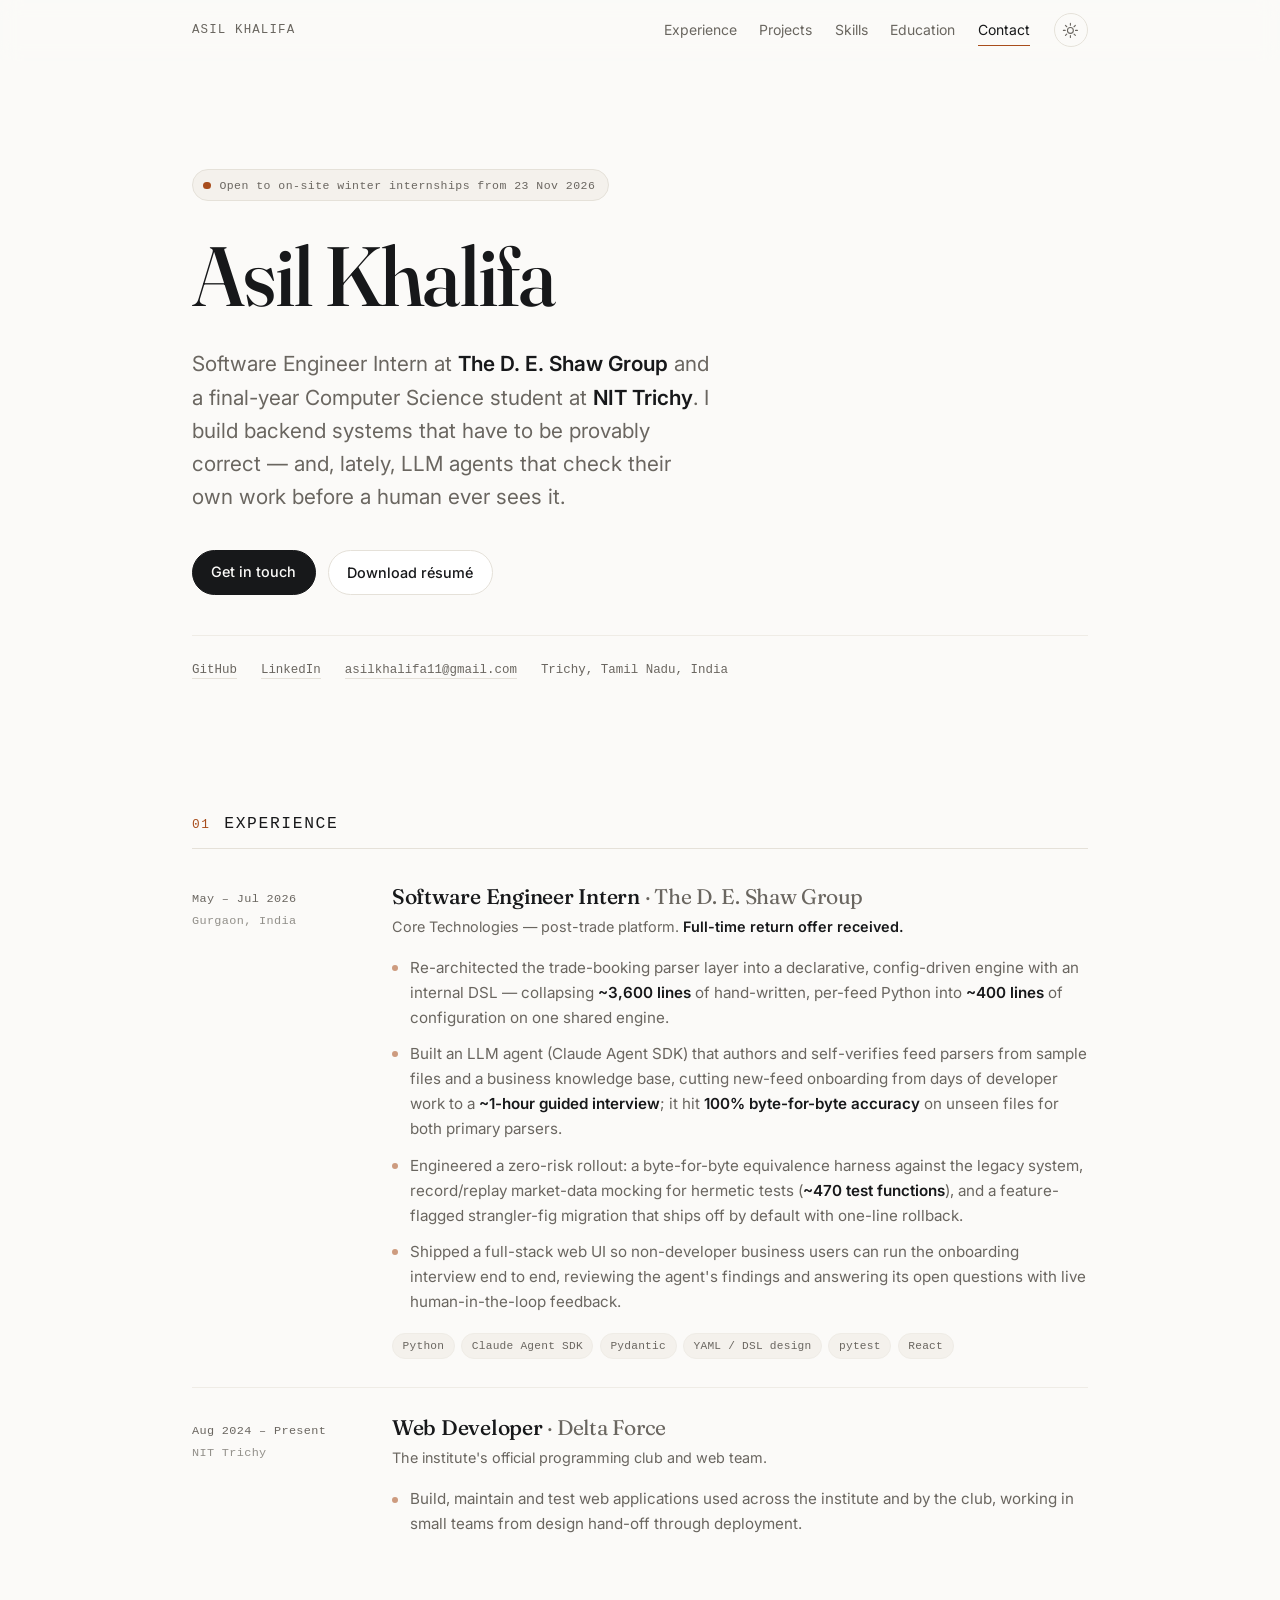
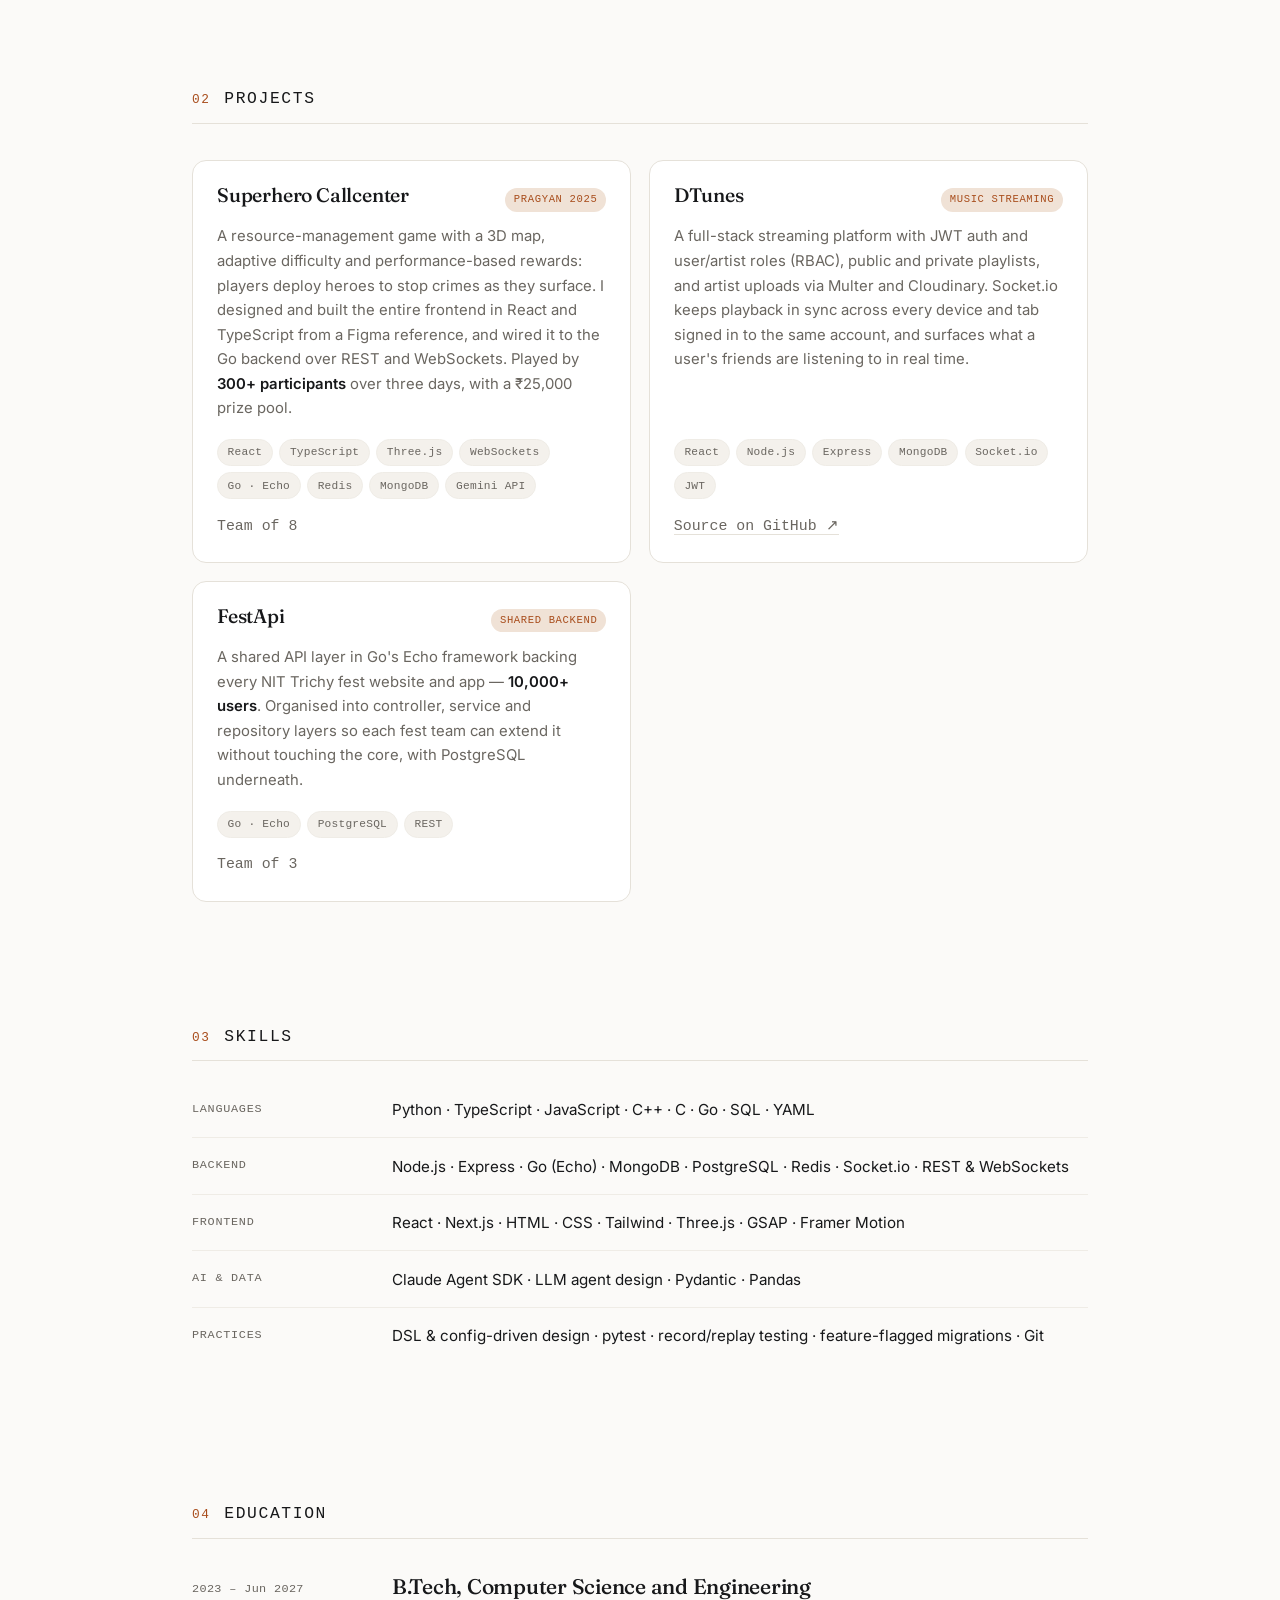
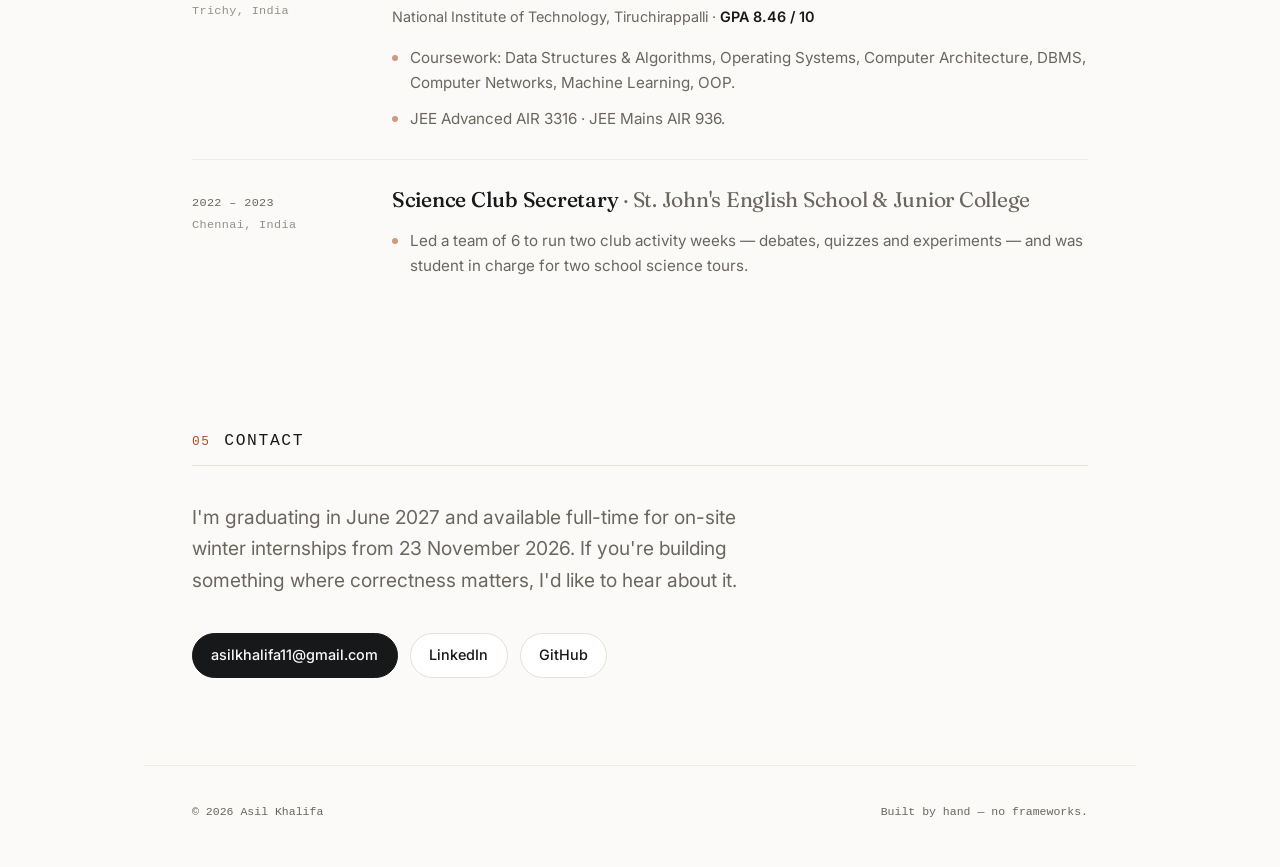
==== index.html @ 78be2b08 "Build portfolio site from résumé Replaces the placeholder page with a single-page portfolio: hero, e" ====
<!DOCTYPE html>
<html lang="en">
<head>
<meta charset="UTF-8">
<meta name="viewport" content="width=device-width, initial-scale=1.0">
<title>Asil Khalifa — Software Engineer</title>
<meta name="description" content="Asil Khalifa — Computer Science student at NIT Trichy and software engineer intern at The D. E. Shaw Group. Backend systems, LLM agents and full-stack web.">
<meta name="author" content="Asil Khalifa">
<meta name="theme-color" content="#fbfaf8" media="(prefers-color-scheme: light)">
<meta name="theme-color" content="#111110" media="(prefers-color-scheme: dark)">

<meta property="og:type" content="website">
<meta property="og:title" content="Asil Khalifa — Software Engineer">
<meta property="og:description" content="CSE @ NIT Trichy '27. Software Engineer Intern at The D. E. Shaw Group. Backend systems, LLM agents and full-stack web.">
<meta property="og:url" content="https://asilkhalifa.com/">
<meta name="twitter:card" content="summary">

<link rel="canonical" href="https://asilkhalifa.com/">
<link rel="icon" href="favicon.svg" type="image/svg+xml">

<link rel="preconnect" href="https://fonts.googleapis.com">
<link rel="preconnect" href="https://fonts.gstatic.com" crossorigin>
<link href="https://fonts.googleapis.com/css2?family=Fraunces:opsz,wght@9..144,400;9..144,500;9..144,600&family=Inter:wght@400;500;600&display=swap" rel="stylesheet">
<link rel="stylesheet" href="styles.css">

<script>
  // Set the theme before first paint so there is no flash.
  (function () {
    try {
      var t = localStorage.getItem('theme');
      if (t) document.documentElement.setAttribute('data-theme', t);
    } catch (e) {}
  })();
</script>
</head>
<body>

<a class="skip" href="#main">Skip to content</a>

<header class="site-header">
  <div class="wrap header-inner">
    <a class="mark" href="#top"><span>Asil Khalifa</span></a>
    <nav class="nav" aria-label="Sections">
      <a href="#experience">Experience</a>
      <a href="#projects">Projects</a>
      <a href="#skills">Skills</a>
      <a href="#education">Education</a>
      <a href="#contact">Contact</a>
    </nav>
    <button id="theme-toggle" class="icon-btn" type="button" aria-label="Switch theme">
      <svg class="sun" viewBox="0 0 24 24" aria-hidden="true"><circle cx="12" cy="12" r="4.2"/><path d="M12 2v2.6M12 19.4V22M2 12h2.6M19.4 12H22M4.9 4.9l1.9 1.9M17.2 17.2l1.9 1.9M19.1 4.9l-1.9 1.9M6.8 17.2l-1.9 1.9"/></svg>
      <svg class="moon" viewBox="0 0 24 24" aria-hidden="true"><path d="M20 14.2A8.2 8.2 0 0 1 9.8 4a8.4 8.4 0 1 0 10.2 10.2z"/></svg>
    </button>
  </div>
</header>

<main id="main">
  <span id="top"></span>

  <!-- Hero -->
  <section class="hero wrap">
    <p class="pill reveal"><span class="dot" aria-hidden="true"></span>Open to on-site winter internships from 23 Nov 2026</p>
    <h1 class="reveal">Asil&nbsp;Khalifa</h1>
    <p class="lede reveal">
      Software Engineer Intern at <strong>The D.&nbsp;E.&nbsp;Shaw Group</strong> and a final-year
      Computer Science student at <strong>NIT&nbsp;Trichy</strong>. I build backend systems that have
      to be provably correct — and, lately, LLM agents that check their own work before a human ever
      sees it.
    </p>
    <div class="actions reveal">
      <a class="btn btn-primary" href="mailto:asilkhalifa11@gmail.com">Get in touch</a>
      <button class="btn" type="button" id="print-btn">Download résumé</button>
    </div>
    <ul class="links reveal">
      <li><a href="https://github.com/asil-khalifa" rel="me noopener" target="_blank">GitHub</a></li>
      <li><a href="https://linkedin.com/in/asil-khalifa" rel="me noopener" target="_blank">LinkedIn</a></li>
      <li><a href="mailto:asilkhalifa11@gmail.com">asilkhalifa11@gmail.com</a></li>
      <li><span class="muted">Trichy, Tamil Nadu, India</span></li>
    </ul>
  </section>

  <!-- Experience -->
  <section id="experience" class="wrap section">
    <h2 class="section-title"><span class="num">01</span> Experience</h2>

    <article class="entry reveal">
      <div class="entry-meta">
        <span class="date">May – Jul 2026</span>
        <span class="place">Gurgaon, India</span>
      </div>
      <div class="entry-body">
        <h3>Software Engineer Intern <span class="org">· The D. E. Shaw Group</span></h3>
        <p class="role-note">Core Technologies — post-trade platform. <strong>Full-time return offer received.</strong></p>
        <ul class="bullets">
          <li>Re-architected the trade-booking parser layer into a declarative, config-driven engine with an internal DSL — collapsing <strong>~3,600 lines</strong> of hand-written, per-feed Python into <strong>~400 lines</strong> of configuration on one shared engine.</li>
          <li>Built an LLM agent (Claude Agent SDK) that authors and self-verifies feed parsers from sample files and a business knowledge base, cutting new-feed onboarding from days of developer work to a <strong>~1-hour guided interview</strong>; it hit <strong>100% byte-for-byte accuracy</strong> on unseen files for both primary parsers.</li>
          <li>Engineered a zero-risk rollout: a byte-for-byte equivalence harness against the legacy system, record/replay market-data mocking for hermetic tests (<strong>~470 test functions</strong>), and a feature-flagged strangler-fig migration that ships off by default with one-line rollback.</li>
          <li>Shipped a full-stack web UI so non-developer business users can run the onboarding interview end to end, reviewing the agent's findings and answering its open questions with live human-in-the-loop feedback.</li>
        </ul>
        <ul class="chips">
          <li>Python</li><li>Claude Agent SDK</li><li>Pydantic</li><li>YAML / DSL design</li><li>pytest</li><li>React</li>
        </ul>
      </div>
    </article>

    <article class="entry reveal">
      <div class="entry-meta">
        <span class="date">Aug 2024 – Present</span>
        <span class="place">NIT Trichy</span>
      </div>
      <div class="entry-body">
        <h3>Web Developer <span class="org">· Delta Force</span></h3>
        <p class="role-note">The institute's official programming club and web team.</p>
        <ul class="bullets">
          <li>Build, maintain and test web applications used across the institute and by the club, working in small teams from design hand-off through deployment.</li>
        </ul>
      </div>
    </article>
  </section>

  <!-- Projects -->
  <section id="projects" class="wrap section">
    <h2 class="section-title"><span class="num">02</span> Projects</h2>

    <div class="cards">
      <article class="card reveal">
        <header>
          <h3>Superhero Callcenter</h3>
          <span class="tag">Pragyan 2025</span>
        </header>
        <p>
          A resource-management game with a 3D map, adaptive difficulty and performance-based rewards:
          players deploy heroes to stop crimes as they surface. I designed and built the entire frontend
          in React and TypeScript from a Figma reference, and wired it to the Go backend over REST and
          WebSockets. Played by <strong>300+ participants</strong> over three days, with a ₹25,000 prize pool.
        </p>
        <ul class="chips">
          <li>React</li><li>TypeScript</li><li>Three.js</li><li>WebSockets</li><li>Go · Echo</li><li>Redis</li><li>MongoDB</li><li>Gemini API</li>
        </ul>
        <p class="card-note">Team of 8</p>
      </article>

      <article class="card reveal">
        <header>
          <h3>DTunes</h3>
          <span class="tag">Music streaming</span>
        </header>
        <p>
          A full-stack streaming platform with JWT auth and user/artist roles (RBAC), public and private
          playlists, and artist uploads via Multer and Cloudinary. Socket.io keeps playback in sync across
          every device and tab signed in to the same account, and surfaces what a user's friends are
          listening to in real time.
        </p>
        <ul class="chips">
          <li>React</li><li>Node.js</li><li>Express</li><li>MongoDB</li><li>Socket.io</li><li>JWT</li>
        </ul>
        <p class="card-note"><a href="https://github.com/asil-khalifa/delta-task-3/tree/master" rel="noopener" target="_blank">Source on GitHub ↗</a></p>
      </article>

      <article class="card reveal">
        <header>
          <h3>FestApi</h3>
          <span class="tag">Shared backend</span>
        </header>
        <p>
          A shared API layer in Go's Echo framework backing every NIT Trichy fest website and app —
          <strong>10,000+ users</strong>. Organised into controller, service and repository layers so
          each fest team can extend it without touching the core, with PostgreSQL underneath.
        </p>
        <ul class="chips">
          <li>Go · Echo</li><li>PostgreSQL</li><li>REST</li>
        </ul>
        <p class="card-note">Team of 3</p>
      </article>
    </div>
  </section>

  <!-- Skills -->
  <section id="skills" class="wrap section">
    <h2 class="section-title"><span class="num">03</span> Skills</h2>
    <dl class="skills reveal">
      <div>
        <dt>Languages</dt>
        <dd>Python · TypeScript · JavaScript · C++ · C · Go · SQL · YAML</dd>
      </div>
      <div>
        <dt>Backend</dt>
        <dd>Node.js · Express · Go (Echo) · MongoDB · PostgreSQL · Redis · Socket.io · REST &amp; WebSockets</dd>
      </div>
      <div>
        <dt>Frontend</dt>
        <dd>React · Next.js · HTML · CSS · Tailwind · Three.js · GSAP · Framer Motion</dd>
      </div>
      <div>
        <dt>AI &amp; data</dt>
        <dd>Claude Agent SDK · LLM agent design · Pydantic · Pandas</dd>
      </div>
      <div>
        <dt>Practices</dt>
        <dd>DSL &amp; config-driven design · pytest · record/replay testing · feature-flagged migrations · Git</dd>
      </div>
    </dl>
  </section>

  <!-- Education -->
  <section id="education" class="wrap section">
    <h2 class="section-title"><span class="num">04</span> Education</h2>

    <article class="entry reveal">
      <div class="entry-meta">
        <span class="date">2023 – Jun 2027</span>
        <span class="place">Trichy, India</span>
      </div>
      <div class="entry-body">
        <h3>B.Tech, Computer Science and Engineering</h3>
        <p class="role-note">National Institute of Technology, Tiruchirappalli · <strong>GPA 8.46 / 10</strong></p>
        <ul class="bullets">
          <li>Coursework: Data Structures &amp; Algorithms, Operating Systems, Computer Architecture, DBMS, Computer Networks, Machine Learning, OOP.</li>
          <li>JEE Advanced AIR 3316 · JEE Mains AIR 936.</li>
        </ul>
      </div>
    </article>

    <article class="entry reveal">
      <div class="entry-meta">
        <span class="date">2022 – 2023</span>
        <span class="place">Chennai, India</span>
      </div>
      <div class="entry-body">
        <h3>Science Club Secretary <span class="org">· St. John's English School &amp; Junior College</span></h3>
        <ul class="bullets">
          <li>Led a team of 6 to run two club activity weeks — debates, quizzes and experiments — and was student in charge for two school science tours.</li>
        </ul>
      </div>
    </article>
  </section>

  <!-- Contact -->
  <section id="contact" class="wrap section contact">
    <h2 class="section-title"><span class="num">05</span> Contact</h2>
    <p class="contact-lede reveal">
      I'm graduating in June 2027 and available full-time for on-site winter internships from
      23 November 2026. If you're building something where correctness matters, I'd like to hear about it.
    </p>
    <div class="actions reveal">
      <a class="btn btn-primary" href="mailto:asilkhalifa11@gmail.com">asilkhalifa11@gmail.com</a>
      <a class="btn" href="https://linkedin.com/in/asil-khalifa" rel="noopener" target="_blank">LinkedIn</a>
      <a class="btn" href="https://github.com/asil-khalifa" rel="noopener" target="_blank">GitHub</a>
    </div>
  </section>
</main>

<footer class="wrap site-footer">
  <p>© <span id="year">2026</span> Asil Khalifa</p>
  <p class="muted">Built by hand — no frameworks.</p>
</footer>

<script type="application/ld+json">
{
  "@context": "https://schema.org",
  "@type": "Person",
  "name": "Asil Khalifa",
  "url": "https://asilkhalifa.com/",
  "email": "mailto:asilkhalifa11@gmail.com",
  "jobTitle": "Software Engineer Intern",
  "worksFor": { "@type": "Organization", "name": "The D. E. Shaw Group" },
  "alumniOf": { "@type": "CollegeOrUniversity", "name": "National Institute of Technology, Tiruchirappalli" },
  "sameAs": [
    "https://github.com/asil-khalifa",
    "https://linkedin.com/in/asil-khalifa"
  ]
}
</script>

<script src="script.js"></script>
</body>
</html>
---- styles.css ----
/* ---------------------------------------------------------------
   asilkhalifa.com — portfolio
   Warm paper + ink. Light by default, dark on request or by system.
   --------------------------------------------------------------- */

:root {
  --bg:        #fbfaf8;
  --bg-soft:   #f4f1ec;
  --surface:   #ffffff;
  --text:      #17181a;
  --muted:     #6a6660;
  --line:      #e5e1d9;
  --line-soft: #efece6;
  --accent:    #a84d1c;
  --accent-dim:#f0e2d6;
  --shadow:    0 1px 2px rgba(23,24,26,.04), 0 8px 24px -12px rgba(23,24,26,.14);

  --sans: "Inter", ui-sans-serif, system-ui, -apple-system, "Segoe UI", Roboto, sans-serif;
  --serif: "Fraunces", ui-serif, Georgia, "Times New Roman", serif;
  --mono: ui-monospace, SFMono-Regular, "SF Mono", Menlo, Consolas, monospace;

  --wrap: 62rem;
  --pad: clamp(1.25rem, 5vw, 3rem);
  color-scheme: light;
}

@media (prefers-color-scheme: dark) {
  :root:not([data-theme="light"]) {
    --bg:        #111110;
    --bg-soft:   #171715;
    --surface:   #1a1917;
    --text:      #f1ede6;
    --muted:     #a19b91;
    --line:      #2b2a26;
    --line-soft: #232220;
    --accent:    #e3a273;
    --accent-dim:#2e241c;
    --shadow:    0 1px 2px rgba(0,0,0,.3), 0 10px 30px -14px rgba(0,0,0,.7);
    color-scheme: dark;
  }
}

:root[data-theme="dark"] {
  --bg:        #111110;
  --bg-soft:   #171715;
  --surface:   #1a1917;
  --text:      #f1ede6;
  --muted:     #a19b91;
  --line:      #2b2a26;
  --line-soft: #232220;
  --accent:    #e3a273;
  --accent-dim:#2e241c;
  --shadow:    0 1px 2px rgba(0,0,0,.3), 0 10px 30px -14px rgba(0,0,0,.7);
  color-scheme: dark;
}

/* --- base ----------------------------------------------------- */

*, *::before, *::after { box-sizing: border-box; }

html { scroll-behavior: smooth; }
@media (prefers-reduced-motion: reduce) { html { scroll-behavior: auto; } }

body {
  margin: 0;
  background: var(--bg);
  color: var(--text);
  font-family: var(--sans);
  font-size: 16px;
  line-height: 1.65;
  -webkit-font-smoothing: antialiased;
  text-rendering: optimizeLegibility;
}

h1, h2, h3 { font-family: var(--serif); font-weight: 500; line-height: 1.12; margin: 0; }
p { margin: 0; }
ul { margin: 0; padding: 0; list-style: none; }
strong { font-weight: 600; color: var(--text); }

a { color: inherit; text-decoration: none; }
a:focus-visible, button:focus-visible {
  outline: 2px solid var(--accent);
  outline-offset: 3px;
  border-radius: 4px;
}

.wrap { width: 100%; max-width: var(--wrap); margin-inline: auto; padding-inline: var(--pad); }
.muted { color: var(--muted); }

.skip {
  position: absolute; left: -999px; top: 0;
  background: var(--surface); color: var(--text);
  padding: .6rem 1rem; border: 1px solid var(--line); z-index: 100;
}
.skip:focus { left: .75rem; top: .75rem; }

/* --- header --------------------------------------------------- */

.site-header {
  position: sticky; top: 0; z-index: 50;
  background: color-mix(in srgb, var(--bg) 82%, transparent);
  backdrop-filter: saturate(1.4) blur(10px);
  border-bottom: 1px solid transparent;
  transition: border-color .25s ease;
}
.site-header.scrolled { border-bottom-color: var(--line); }

.header-inner {
  display: flex; align-items: center; gap: 1.5rem;
  min-height: 3.75rem;
}

.mark {
  font-family: var(--mono);
  font-size: .78rem;
  letter-spacing: .09em;
  text-transform: uppercase;
  color: var(--muted);
  transition: color .2s ease;
}
.mark:hover { color: var(--text); }

.nav {
  margin-left: auto;
  display: flex; gap: 1.4rem;
  font-size: .875rem;
}
.nav a {
  color: var(--muted);
  padding-block: .25rem;
  border-bottom: 1px solid transparent;
  transition: color .2s ease, border-color .2s ease;
}
.nav a:hover { color: var(--text); }
.nav a.active { color: var(--text); border-bottom-color: var(--accent); }

.icon-btn {
  margin-left: auto;
  display: grid; place-items: center;
  width: 2.15rem; height: 2.15rem;
  padding: 0;
  background: transparent;
  border: 1px solid var(--line);
  border-radius: 999px;
  color: var(--muted);
  cursor: pointer;
  transition: color .2s ease, border-color .2s ease, background .2s ease;
}
.nav + .icon-btn { margin-left: 0; }
.icon-btn:hover { color: var(--text); border-color: var(--muted); background: var(--bg-soft); }
.icon-btn svg { width: 1.05rem; height: 1.05rem; fill: none; stroke: currentColor; stroke-width: 1.6; stroke-linecap: round; stroke-linejoin: round; }
.icon-btn .moon { display: none; }
:root[data-theme="dark"] .icon-btn .sun { display: none; }
:root[data-theme="dark"] .icon-btn .moon { display: block; }
@media (prefers-color-scheme: dark) {
  :root:not([data-theme="light"]) .icon-btn .sun { display: none; }
  :root:not([data-theme="light"]) .icon-btn .moon { display: block; }
}

@media (max-width: 44rem) {
  .nav { display: none; }
  .nav + .icon-btn { margin-left: auto; }
}

/* --- hero ----------------------------------------------------- */

.hero {
  padding-block: clamp(3.5rem, 12vh, 7rem) clamp(3rem, 8vh, 5rem);
}

.pill {
  display: inline-flex; align-items: center; gap: .55rem;
  font-family: var(--mono);
  font-size: .72rem; letter-spacing: .04em;
  color: var(--muted);
  background: var(--bg-soft);
  border: 1px solid var(--line);
  border-radius: 999px;
  padding: .35rem .8rem .35rem .65rem;
  margin-bottom: 1.75rem;
}
.pill .dot {
  width: .45rem; height: .45rem; border-radius: 999px;
  background: var(--accent);
  box-shadow: 0 0 0 0 color-mix(in srgb, var(--accent) 55%, transparent);
  animation: pulse 2.6s ease-out infinite;
}
@keyframes pulse {
  70%  { box-shadow: 0 0 0 .4rem transparent; }
  100% { box-shadow: 0 0 0 0 transparent; }
}
@media (prefers-reduced-motion: reduce) { .pill .dot { animation: none; } }

.hero h1 {
  font-size: clamp(2.9rem, 9vw, 5.25rem);
  letter-spacing: -.025em;
  margin-bottom: 1.5rem;
}

.lede {
  font-size: clamp(1.075rem, 2.1vw, 1.3rem);
  line-height: 1.6;
  color: var(--muted);
  max-width: 40ch;
}

.actions {
  display: flex; flex-wrap: wrap; gap: .75rem;
  margin-top: 2.25rem;
}

.btn {
  font-family: var(--sans);
  font-size: .9rem; font-weight: 500;
  padding: .6rem 1.15rem;
  border: 1px solid var(--line);
  border-radius: 999px;
  background: var(--surface);
  color: var(--text);
  cursor: pointer;
  transition: transform .18s ease, border-color .2s ease, background .2s ease, color .2s ease;
}
.btn:hover { border-color: var(--muted); transform: translateY(-1px); }
.btn-primary {
  background: var(--text);
  color: var(--bg);
  border-color: var(--text);
}
.btn-primary:hover { background: var(--accent); border-color: var(--accent); color: #fff; }
:root[data-theme="dark"] .btn-primary:hover { color: #17120d; }

.links {
  display: flex; flex-wrap: wrap; gap: .4rem 1.5rem;
  margin-top: 2.5rem;
  padding-top: 1.5rem;
  border-top: 1px solid var(--line-soft);
  font-family: var(--mono);
  font-size: .78rem;
  color: var(--muted);
}
.links a { border-bottom: 1px solid var(--line); padding-bottom: 1px; transition: color .2s, border-color .2s; }
.links a:hover { color: var(--accent); border-color: var(--accent); }

/* --- sections ------------------------------------------------- */

.section { padding-block: clamp(2.75rem, 7vh, 4.5rem); }

.section-title {
  display: flex; align-items: baseline; gap: .85rem;
  font-size: 1.02rem;
  font-family: var(--mono);
  font-weight: 500;
  letter-spacing: .1em;
  text-transform: uppercase;
  color: var(--text);
  padding-bottom: .9rem;
  margin-bottom: 2.25rem;
  border-bottom: 1px solid var(--line);
}
.section-title .num { color: var(--accent); font-size: .8rem; }

/* entries (experience / education) */

.entry {
  display: grid;
  grid-template-columns: 11rem 1fr;
  gap: 1.5rem;
  padding-block: 1.75rem;
  border-top: 1px solid var(--line-soft);
}
.entry:first-of-type { border-top: 0; padding-top: 0; }

.entry-meta {
  display: flex; flex-direction: column; gap: .15rem;
  font-family: var(--mono);
  font-size: .74rem;
  letter-spacing: .03em;
  color: var(--muted);
  padding-top: .35rem;
}
.entry-meta .place { color: color-mix(in srgb, var(--muted) 72%, transparent); }

.entry-body h3 { font-size: 1.32rem; letter-spacing: -.012em; }
.entry-body h3 .org { color: var(--muted); font-weight: 400; }

.role-note {
  color: var(--muted);
  font-size: .9rem;
  margin-top: .4rem;
}

.bullets { margin-top: 1rem; display: grid; gap: .7rem; }
.bullets li {
  position: relative;
  padding-left: 1.15rem;
  color: var(--muted);
  font-size: .95rem;
}
.bullets li::before {
  content: "";
  position: absolute; left: 0; top: .68em;
  width: .38rem; height: .38rem;
  border-radius: 999px;
  background: var(--accent);
  opacity: .55;
}

.chips {
  display: flex; flex-wrap: wrap; gap: .4rem;
  margin-top: 1.15rem;
}
.chips li {
  font-family: var(--mono);
  font-size: .7rem;
  letter-spacing: .02em;
  color: var(--muted);
  background: var(--bg-soft);
  border: 1px solid var(--line-soft);
  border-radius: 999px;
  padding: .2rem .6rem;
}

@media (max-width: 44rem) {
  .entry { grid-template-columns: 1fr; gap: .6rem; }
  .entry-meta { flex-direction: row; gap: .75rem; padding-top: 0; }
}

/* --- project cards -------------------------------------------- */

.cards {
  display: grid;
  grid-template-columns: repeat(auto-fit, minmax(19rem, 1fr));
  gap: 1.1rem;
}

.card {
  display: flex; flex-direction: column;
  background: var(--surface);
  border: 1px solid var(--line);
  border-radius: 14px;
  padding: 1.5rem;
  transition: transform .22s ease, box-shadow .22s ease, border-color .22s ease;
}
.card:hover {
  transform: translateY(-3px);
  box-shadow: var(--shadow);
  border-color: color-mix(in srgb, var(--accent) 40%, var(--line));
}
.card header {
  display: flex; align-items: baseline; justify-content: space-between; gap: 1rem;
  margin-bottom: .8rem;
}
.card h3 { font-size: 1.22rem; letter-spacing: -.01em; }
.card .tag {
  font-family: var(--mono);
  font-size: .66rem;
  letter-spacing: .06em;
  text-transform: uppercase;
  color: var(--accent);
  background: var(--accent-dim);
  border-radius: 999px;
  padding: .2rem .55rem;
  white-space: nowrap;
}
.card p { color: var(--muted); font-size: .93rem; }
.card .chips { margin-top: auto; padding-top: 1.15rem; }
.card-note {
  font-family: var(--mono);
  font-size: .72rem;
  color: var(--muted);
  margin-top: .9rem;
}
.card-note a { border-bottom: 1px solid var(--line); transition: color .2s, border-color .2s; }
.card-note a:hover { color: var(--accent); border-color: var(--accent); }

/* --- skills --------------------------------------------------- */

.skills { display: grid; gap: 0; }
.skills > div {
  display: grid;
  grid-template-columns: 11rem 1fr;
  gap: 1.5rem;
  padding-block: .95rem;
  border-top: 1px solid var(--line-soft);
}
.skills > div:first-child { border-top: 0; padding-top: 0; }
.skills dt {
  font-family: var(--mono);
  font-size: .74rem;
  letter-spacing: .06em;
  text-transform: uppercase;
  color: var(--muted);
  padding-top: .18rem;
}
.skills dd { margin: 0; font-size: .95rem; }

@media (max-width: 44rem) {
  .skills > div { grid-template-columns: 1fr; gap: .3rem; }
}

/* --- contact + footer ----------------------------------------- */

.contact-lede {
  font-size: clamp(1.05rem, 2vw, 1.2rem);
  color: var(--muted);
  max-width: 46ch;
}

.site-footer {
  display: flex; flex-wrap: wrap; justify-content: space-between; gap: .5rem;
  padding-block: 2.25rem 3rem;
  margin-top: 1.5rem;
  border-top: 1px solid var(--line-soft);
  font-family: var(--mono);
  font-size: .72rem;
  color: var(--muted);
}

/* --- reveal on scroll ----------------------------------------- */

.reveal {
  opacity: 0;
  transform: translateY(12px);
  transition: opacity .6s cubic-bezier(.22,.61,.36,1), transform .6s cubic-bezier(.22,.61,.36,1);
}
.reveal.in { opacity: 1; transform: none; }

@media (prefers-reduced-motion: reduce) {
  .reveal { opacity: 1; transform: none; transition: none; }
  .card:hover, .btn:hover { transform: none; }
}

/* --- print (Save as PDF gives a clean one-page-ish résumé) ----- */

@media print {
  :root {
    --bg: #fff; --bg-soft: #fff; --surface: #fff;
    --text: #000; --muted: #333; --line: #bbb; --line-soft: #ddd;
    --accent: #000; --accent-dim: #fff;
  }
  body { font-size: 10.5pt; line-height: 1.42; }
  .site-header, .actions, .icon-btn, .skip, .site-footer, .pill { display: none !important; }
  .reveal { opacity: 1 !important; transform: none !important; }
  .wrap { max-width: none; padding-inline: 0; }
  .hero { padding-block: 0 1rem; }
  .hero h1 { font-size: 24pt; margin-bottom: .35rem; }
  .lede { font-size: 10.5pt; max-width: none; }
  .links { margin-top: .6rem; padding-top: .5rem; gap: .2rem .9rem; font-size: 8.5pt; }
  .links a { border: 0; }
  .section { padding-block: .9rem 0; break-inside: avoid; }
  .section-title { font-size: 10pt; margin-bottom: .8rem; padding-bottom: .3rem; }
  .entry, .card, .skills > div { break-inside: avoid; padding-block: .7rem; }
  .card { border: 1px solid var(--line); box-shadow: none; }
  .cards { grid-template-columns: 1fr; gap: .6rem; }
  .chips li { border-color: #ccc; }
  a[href^="http"]::after { content: " (" attr(href) ")"; font-size: 7.5pt; color: #555; }
  .nav a::after, .btn::after { content: ""; }
}
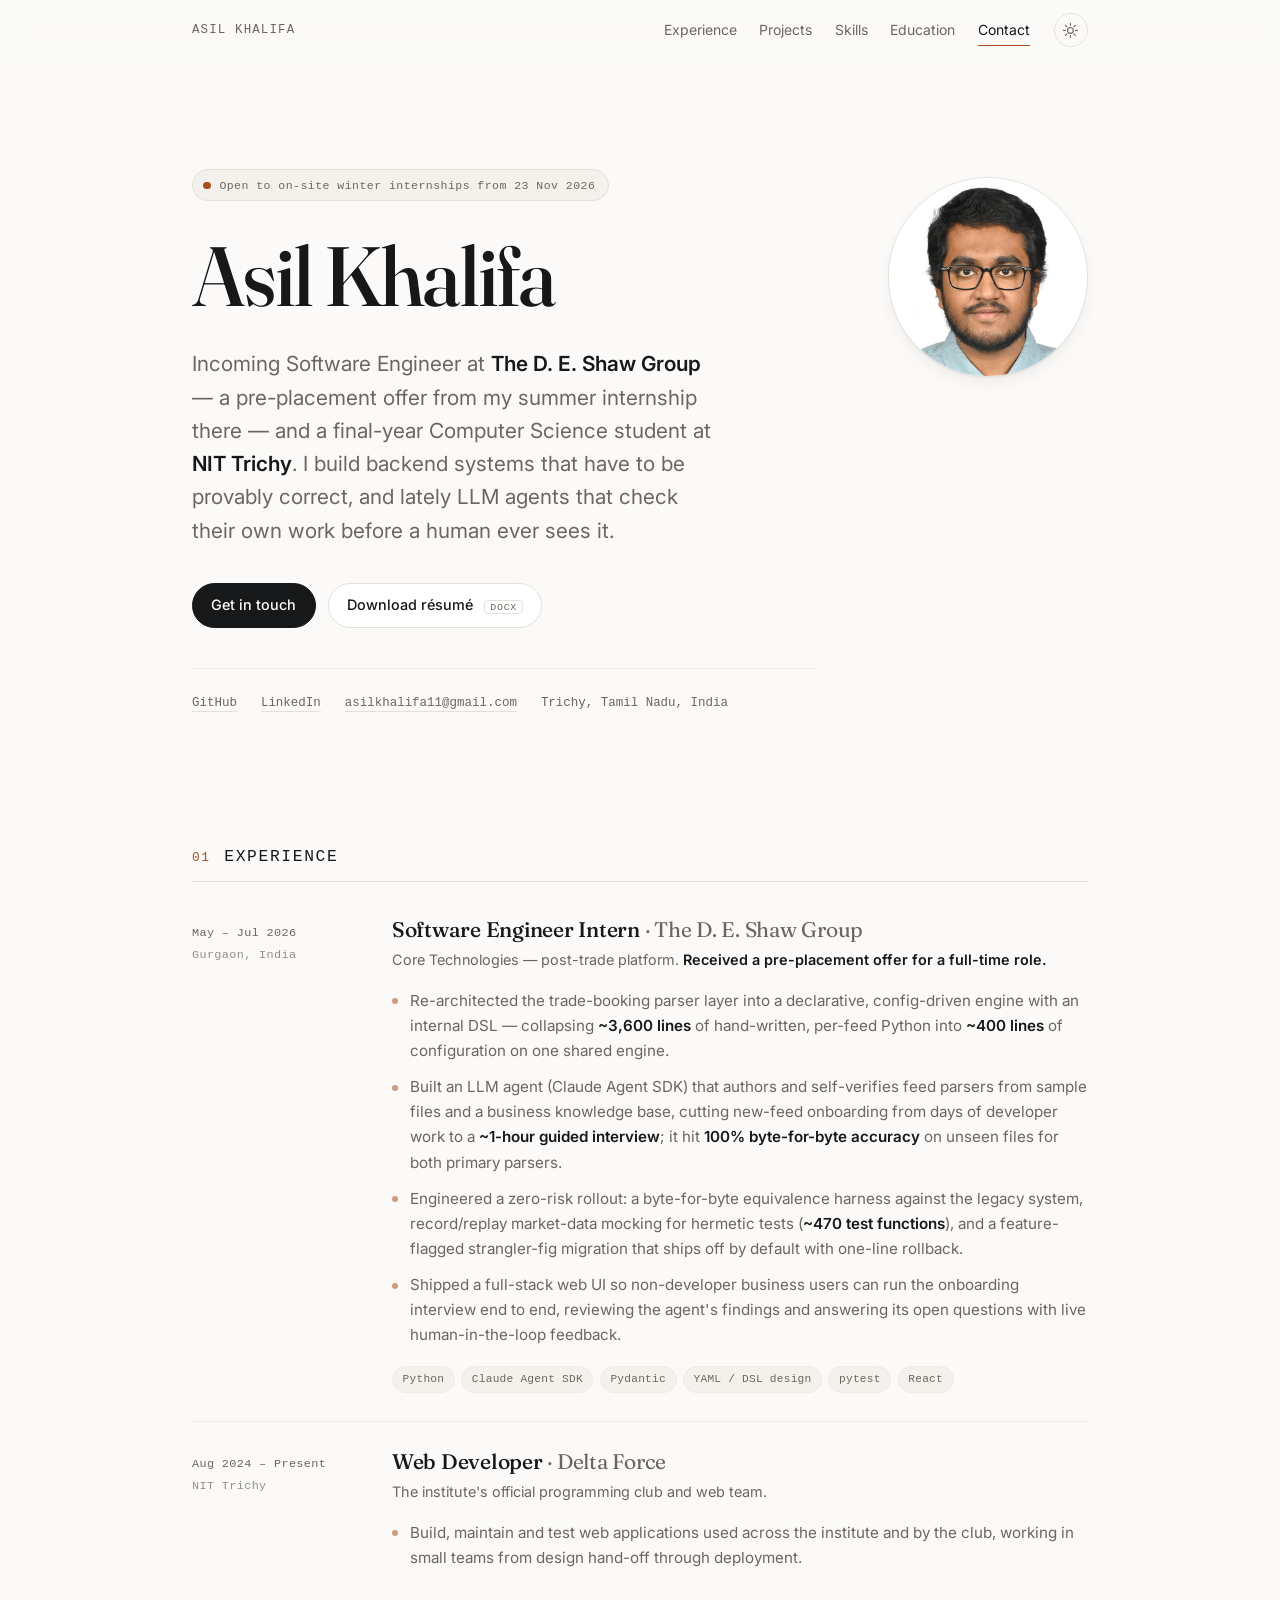
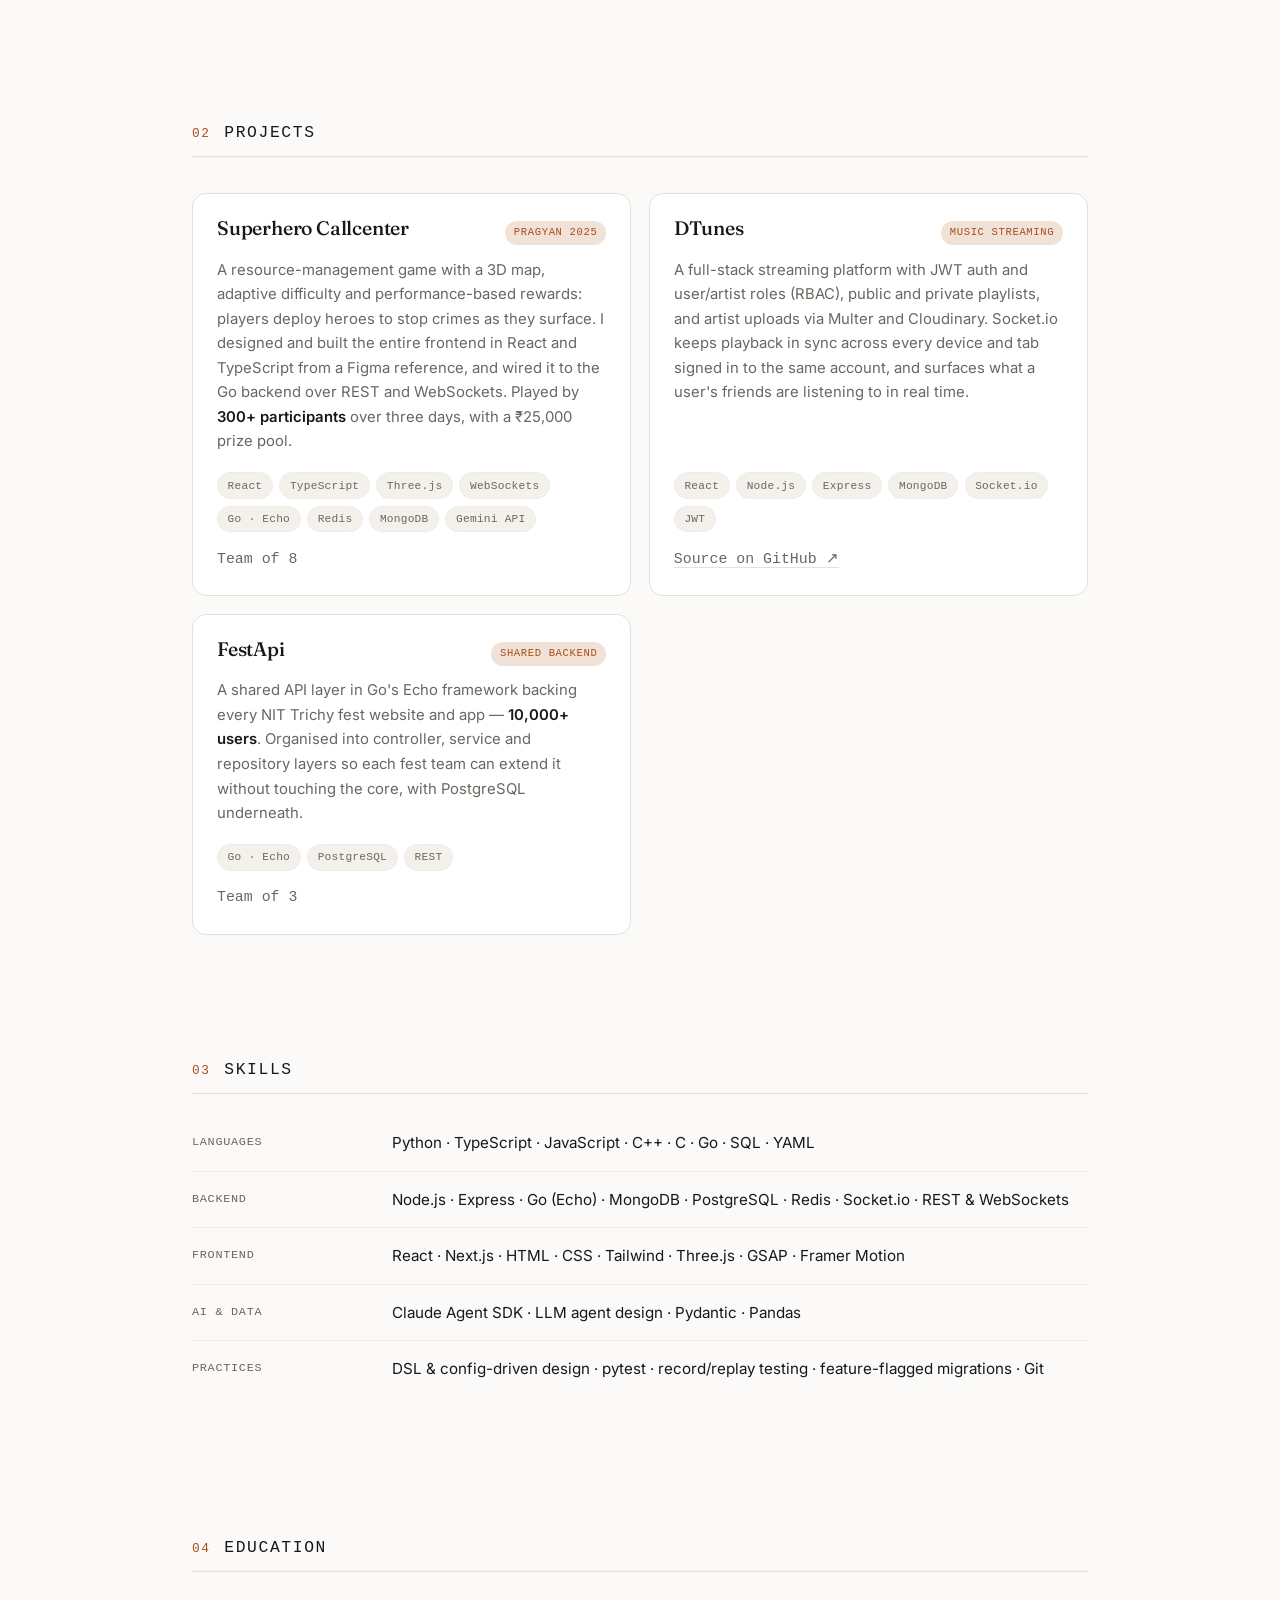
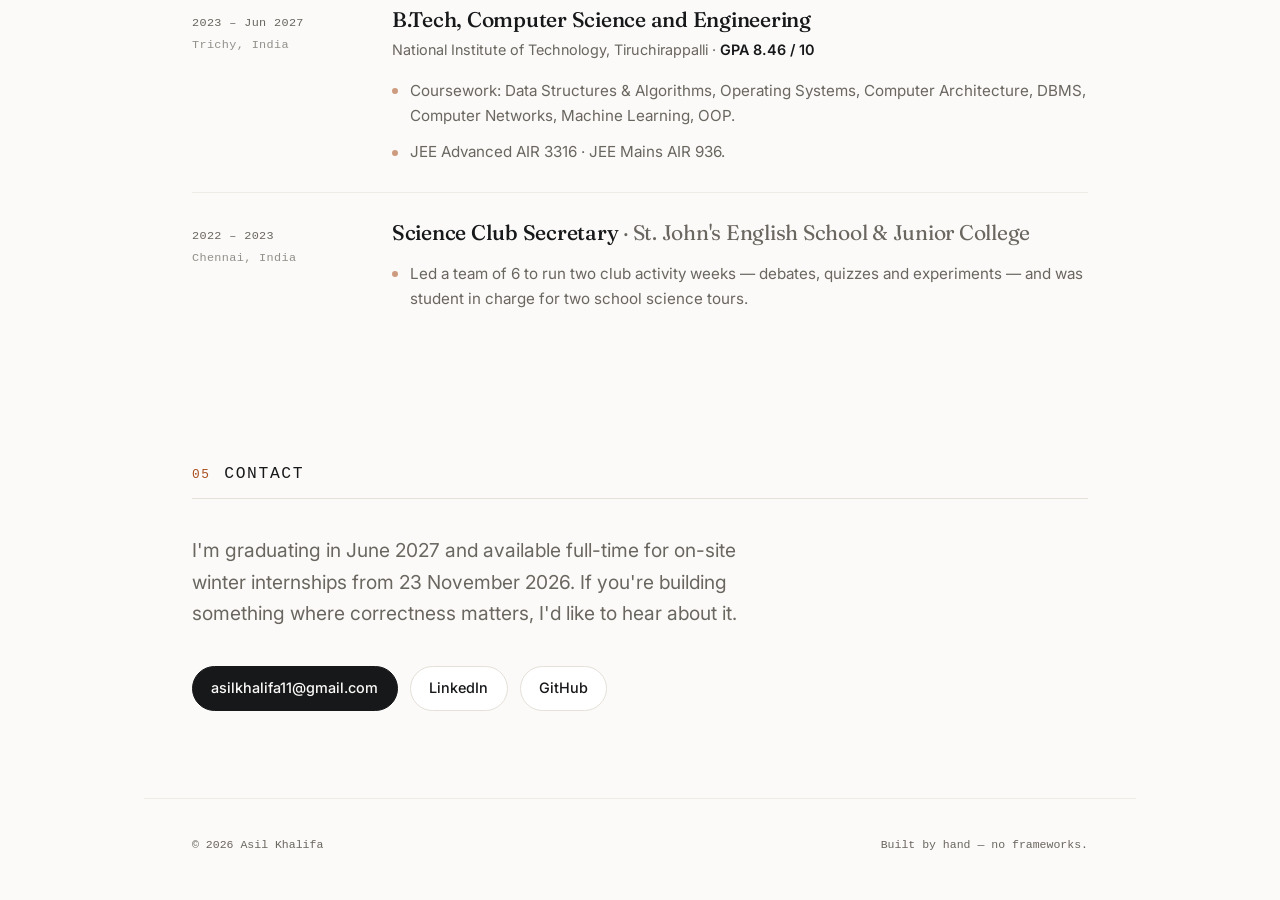
==== commit 72db5d81: "Add portrait, résumé download, and PPO in the intro - Portrait: 640×640 circular crop of the passpor" ====
--- a/index.html
+++ b/index.html
@@ -4,16 +4,20 @@
 <meta charset="UTF-8">
 <meta name="viewport" content="width=device-width, initial-scale=1.0">
 <title>Asil Khalifa — Software Engineer</title>
-<meta name="description" content="Asil Khalifa — Computer Science student at NIT Trichy and software engineer intern at The D. E. Shaw Group. Backend systems, LLM agents and full-stack web.">
+<meta name="description" content="Asil Khalifa — incoming Software Engineer at The D. E. Shaw Group and final-year CS student at NIT Trichy. Backend systems, LLM agents and full-stack web.">
 <meta name="author" content="Asil Khalifa">
 <meta name="theme-color" content="#fbfaf8" media="(prefers-color-scheme: light)">
 <meta name="theme-color" content="#111110" media="(prefers-color-scheme: dark)">
 
 <meta property="og:type" content="website">
 <meta property="og:title" content="Asil Khalifa — Software Engineer">
-<meta property="og:description" content="CSE @ NIT Trichy '27. Software Engineer Intern at The D. E. Shaw Group. Backend systems, LLM agents and full-stack web.">
+<meta property="og:description" content="CSE @ NIT Trichy '27. Incoming Software Engineer at The D. E. Shaw Group. Backend systems, LLM agents and full-stack web.">
 <meta property="og:url" content="https://asilkhalifa.com/">
 <meta name="twitter:card" content="summary">
+<meta property="og:image" content="https://asilkhalifa.com/portrait.jpg">
+<meta property="og:image:width" content="640">
+<meta property="og:image:height" content="640">
+<meta property="og:image:alt" content="Portrait of Asil Khalifa">
 
 <link rel="canonical" href="https://asilkhalifa.com/">
 <link rel="icon" href="favicon.svg" type="image/svg+xml">
@@ -59,17 +63,18 @@
 
   <!-- Hero -->
   <section class="hero wrap">
+   <div class="hero-text">
     <p class="pill reveal"><span class="dot" aria-hidden="true"></span>Open to on-site winter internships from 23 Nov 2026</p>
     <h1 class="reveal">Asil&nbsp;Khalifa</h1>
     <p class="lede reveal">
-      Software Engineer Intern at <strong>The D.&nbsp;E.&nbsp;Shaw Group</strong> and a final-year
-      Computer Science student at <strong>NIT&nbsp;Trichy</strong>. I build backend systems that have
-      to be provably correct — and, lately, LLM agents that check their own work before a human ever
-      sees it.
+      Incoming Software Engineer at <strong>The D.&nbsp;E.&nbsp;Shaw Group</strong> — a
+      pre-placement offer from my summer internship there — and a final-year Computer Science
+      student at <strong>NIT&nbsp;Trichy</strong>. I build backend systems that have to be provably
+      correct, and lately LLM agents that check their own work before a human ever sees it.
     </p>
     <div class="actions reveal">
       <a class="btn btn-primary" href="mailto:asilkhalifa11@gmail.com">Get in touch</a>
-      <button class="btn" type="button" id="print-btn">Download résumé</button>
+      <a class="btn" href="Asil-Khalifa-Resume.docx" download="Asil-Khalifa-Resume.docx">Download résumé <span class="btn-meta">DOCX</span></a>
     </div>
     <ul class="links reveal">
       <li><a href="https://github.com/asil-khalifa" rel="me noopener" target="_blank">GitHub</a></li>
@@ -77,6 +82,12 @@
       <li><a href="mailto:asilkhalifa11@gmail.com">asilkhalifa11@gmail.com</a></li>
       <li><span class="muted">Trichy, Tamil Nadu, India</span></li>
     </ul>
+   </div>
+
+    <figure class="portrait reveal">
+      <img src="portrait.jpg" width="640" height="640" alt="Portrait of Asil Khalifa"
+           decoding="async">
+    </figure>
   </section>
 
   <!-- Experience -->
@@ -90,7 +101,7 @@
       </div>
       <div class="entry-body">
         <h3>Software Engineer Intern <span class="org">· The D. E. Shaw Group</span></h3>
-        <p class="role-note">Core Technologies — post-trade platform. <strong>Full-time return offer received.</strong></p>
+        <p class="role-note">Core Technologies — post-trade platform. <strong>Received a pre-placement offer for a full-time role.</strong></p>
         <ul class="bullets">
           <li>Re-architected the trade-booking parser layer into a declarative, config-driven engine with an internal DSL — collapsing <strong>~3,600 lines</strong> of hand-written, per-feed Python into <strong>~400 lines</strong> of configuration on one shared engine.</li>
           <li>Built an LLM agent (Claude Agent SDK) that authors and self-verifies feed parsers from sample files and a business knowledge base, cutting new-feed onboarding from days of developer work to a <strong>~1-hour guided interview</strong>; it hit <strong>100% byte-for-byte accuracy</strong> on unseen files for both primary parsers.</li>
@@ -262,9 +273,10 @@
   "name": "Asil Khalifa",
   "url": "https://asilkhalifa.com/",
   "email": "mailto:asilkhalifa11@gmail.com",
-  "jobTitle": "Software Engineer Intern",
+  "jobTitle": "Incoming Software Engineer",
   "worksFor": { "@type": "Organization", "name": "The D. E. Shaw Group" },
   "alumniOf": { "@type": "CollegeOrUniversity", "name": "National Institute of Technology, Tiruchirappalli" },
+  "image": "https://asilkhalifa.com/portrait.jpg",
   "sameAs": [
     "https://github.com/asil-khalifa",
     "https://linkedin.com/in/asil-khalifa"
--- a/styles.css
+++ b/styles.css
@@ -166,6 +166,27 @@
 
 .hero {
   padding-block: clamp(3.5rem, 12vh, 7rem) clamp(3rem, 8vh, 5rem);
+  display: grid;
+  grid-template-columns: minmax(0, 1fr) auto;
+  gap: clamp(2rem, 6vw, 4.5rem);
+  align-items: start;
+}
+
+.portrait {
+  margin: .5rem 0 0;
+  width: clamp(9rem, 17vw, 12.5rem);
+  aspect-ratio: 1;
+  border-radius: 999px;
+  overflow: hidden;
+  background: #fff;
+  border: 1px solid var(--line);
+  box-shadow: var(--shadow);
+}
+.portrait img { display: block; width: 100%; height: 100%; object-fit: cover; }
+
+@media (max-width: 52rem) {
+  .hero { grid-template-columns: 1fr; gap: 1.75rem; }
+  .portrait { order: -1; margin-top: 0; width: clamp(6.5rem, 26vw, 9rem); }
 }
 
 .pill {
@@ -221,6 +242,18 @@
   transition: transform .18s ease, border-color .2s ease, background .2s ease, color .2s ease;
 }
 .btn:hover { border-color: var(--muted); transform: translateY(-1px); }
+.btn-meta {
+  font-family: var(--mono);
+  font-size: .62rem;
+  letter-spacing: .08em;
+  color: var(--muted);
+  border: 1px solid var(--line);
+  border-radius: 4px;
+  padding: .05rem .3rem;
+  margin-left: .45rem;
+  vertical-align: 1px;
+}
+
 .btn-primary {
   background: var(--text);
   color: var(--bg);
@@ -439,7 +472,9 @@
     --accent: #000; --accent-dim: #fff;
   }
   body { font-size: 10.5pt; line-height: 1.42; }
-  .site-header, .actions, .icon-btn, .skip, .site-footer, .pill { display: none !important; }
+  .site-header, .actions, .icon-btn, .skip, .site-footer, .pill,
+  .portrait { display: none !important; }
+  .hero { display: block; }
   .reveal { opacity: 1 !important; transform: none !important; }
   .wrap { max-width: none; padding-inline: 0; }
   .hero { padding-block: 0 1rem; }
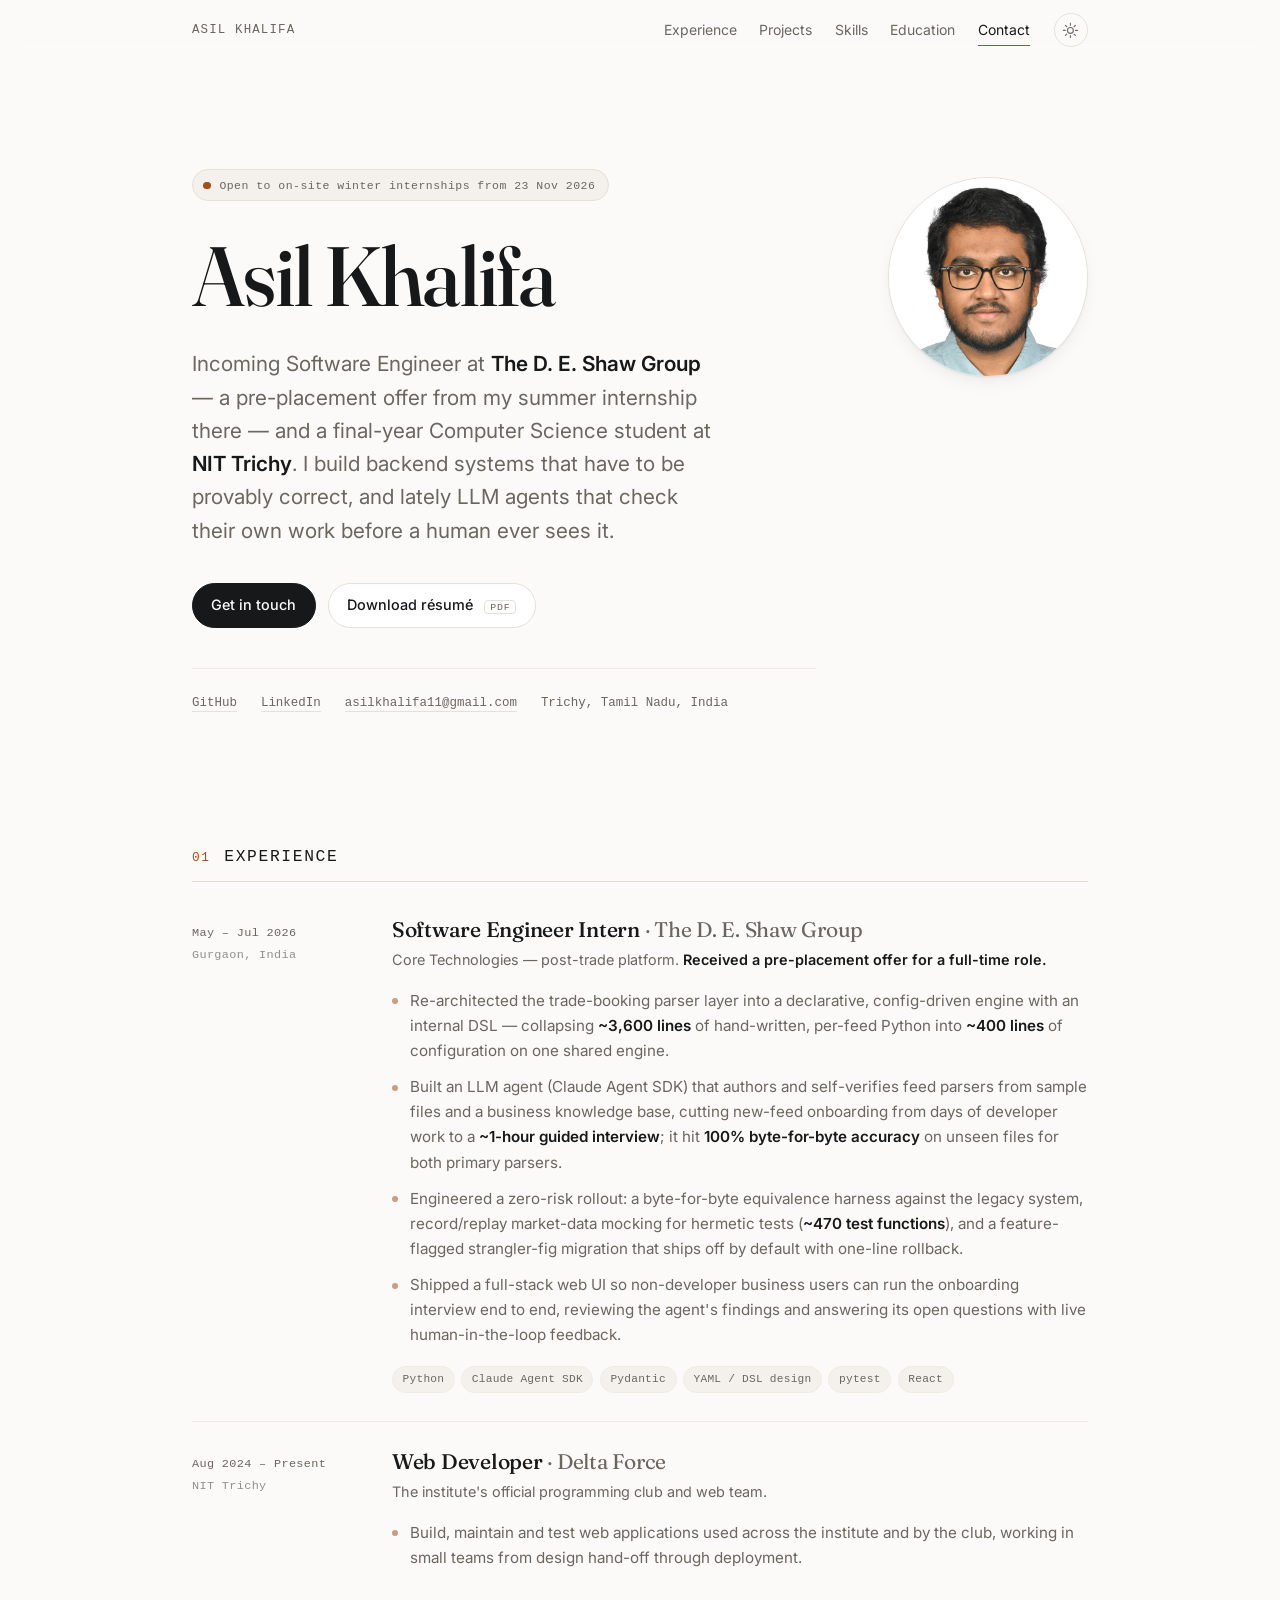
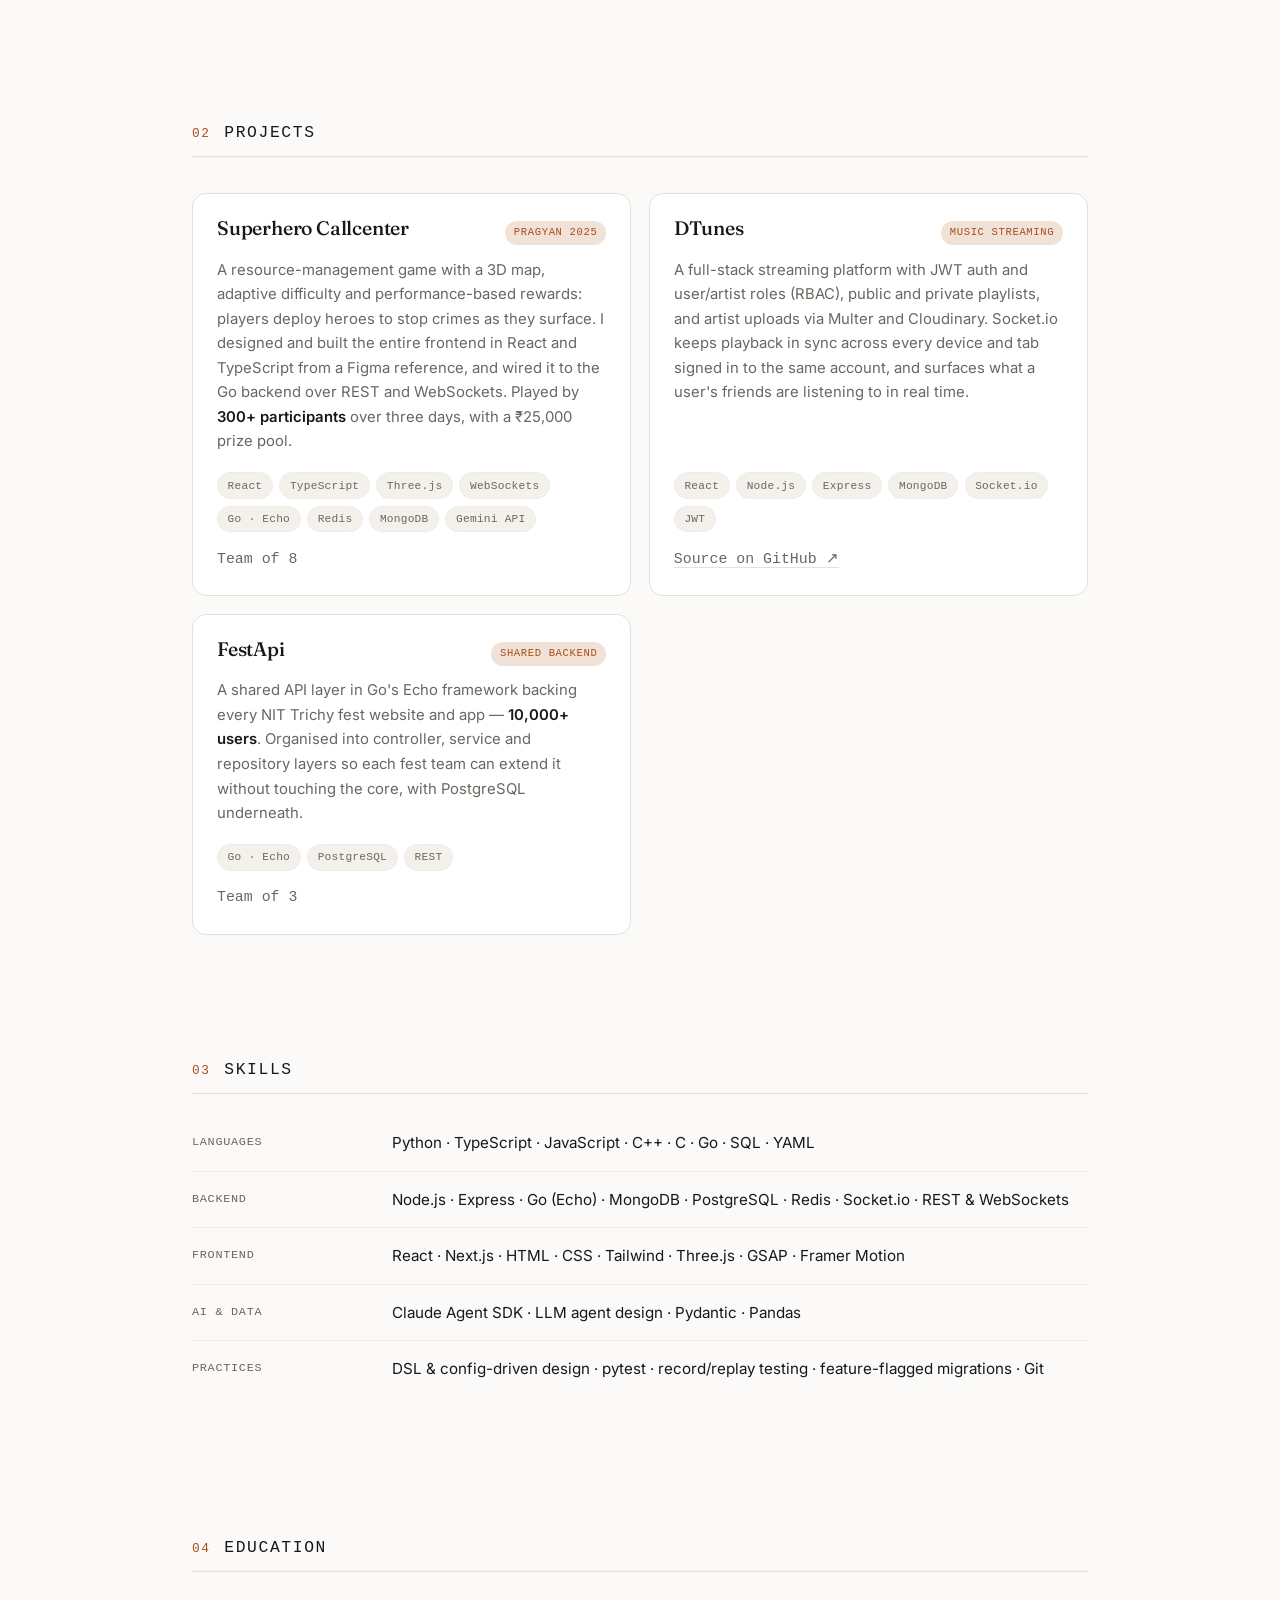
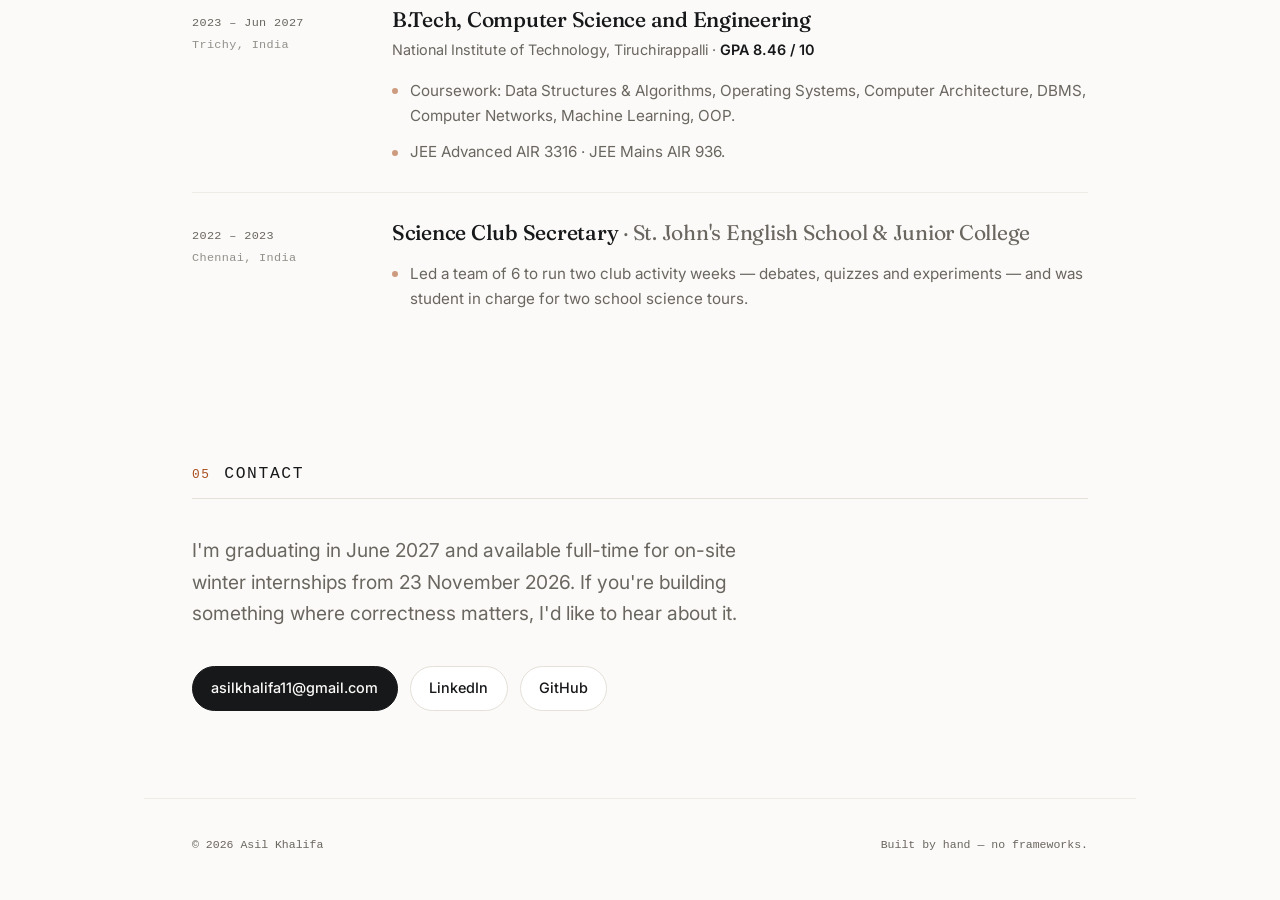
==== commit bb257195: "Serve the résumé as PDF instead of DOCX resume_aug_7.pdf is the same one-page résumé Word exported, " ====
--- a/index.html
+++ b/index.html
@@ -74,7 +74,7 @@
     </p>
     <div class="actions reveal">
       <a class="btn btn-primary" href="mailto:asilkhalifa11@gmail.com">Get in touch</a>
-      <a class="btn" href="Asil-Khalifa-Resume.docx" download="Asil-Khalifa-Resume.docx">Download résumé <span class="btn-meta">DOCX</span></a>
+      <a class="btn" href="Asil-Khalifa-Resume.pdf" download="Asil-Khalifa-Resume.pdf">Download résumé <span class="btn-meta">PDF</span></a>
     </div>
     <ul class="links reveal">
       <li><a href="https://github.com/asil-khalifa" rel="me noopener" target="_blank">GitHub</a></li>
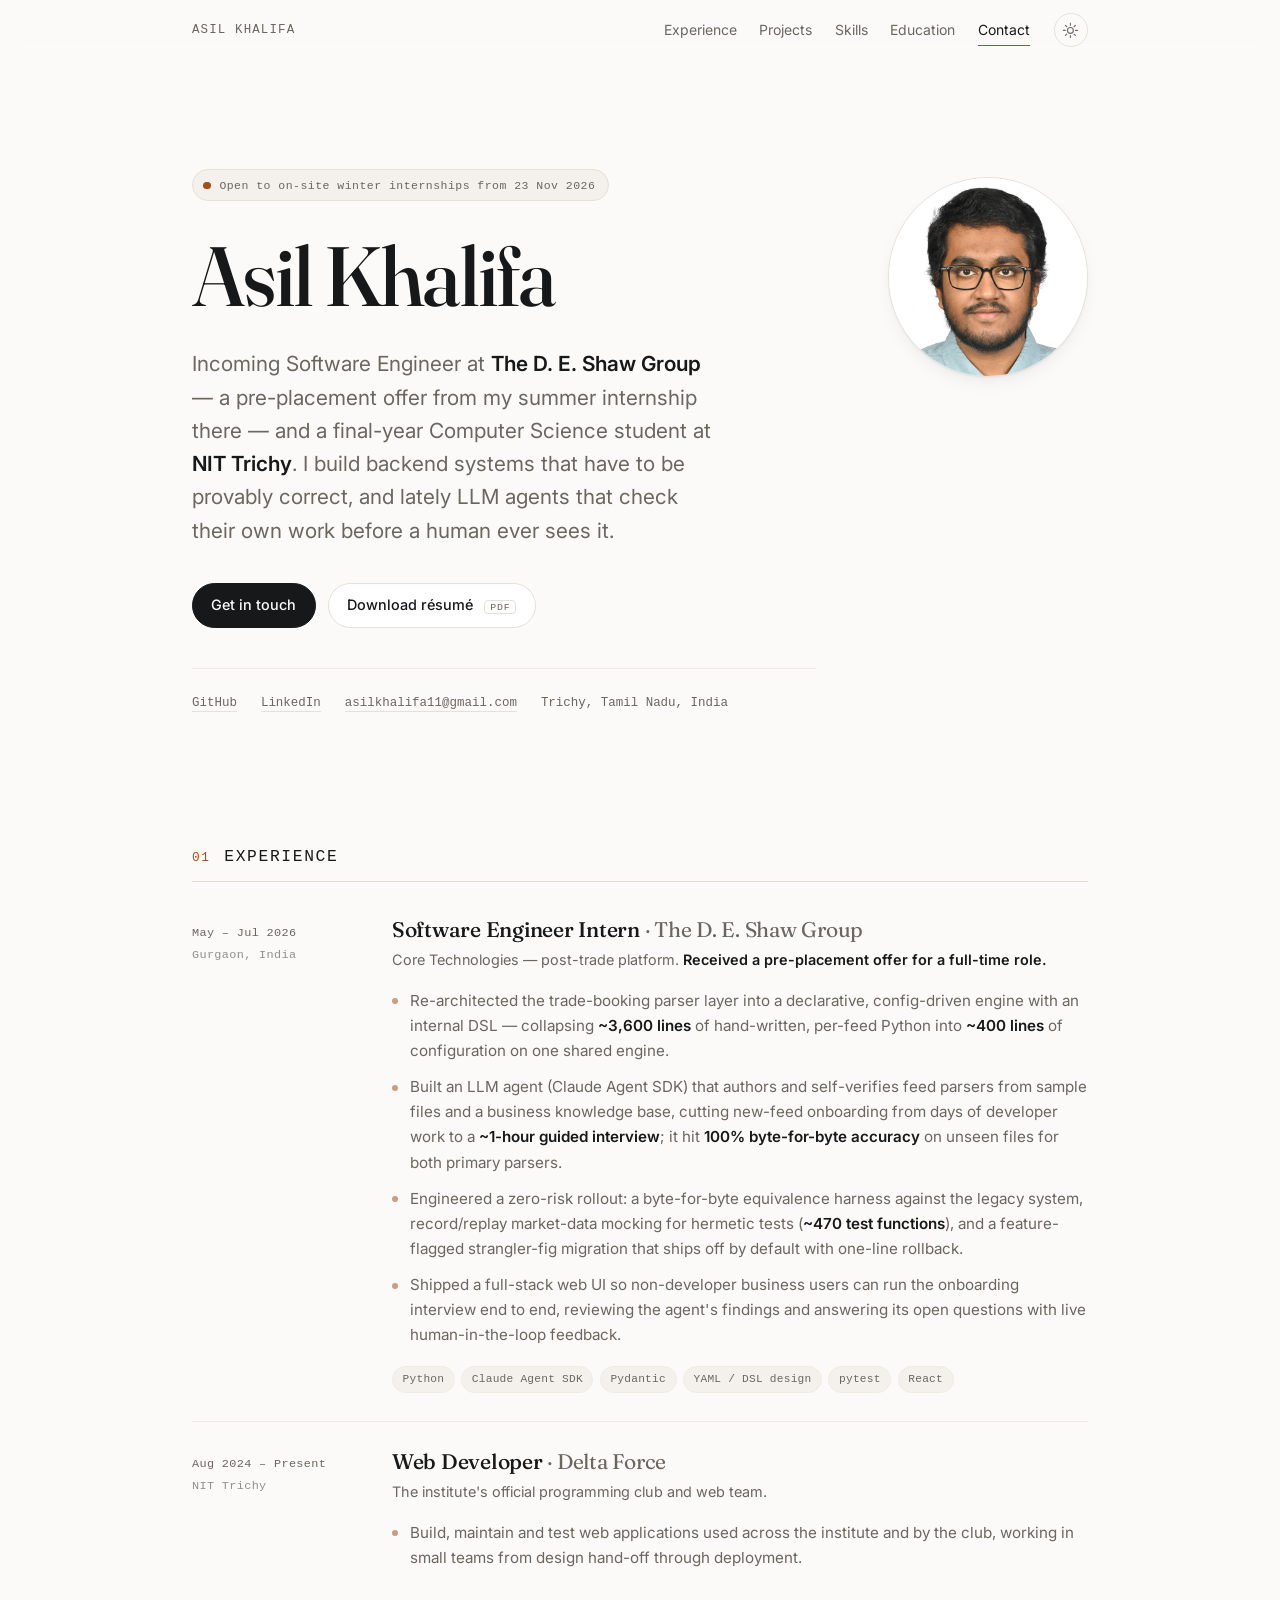
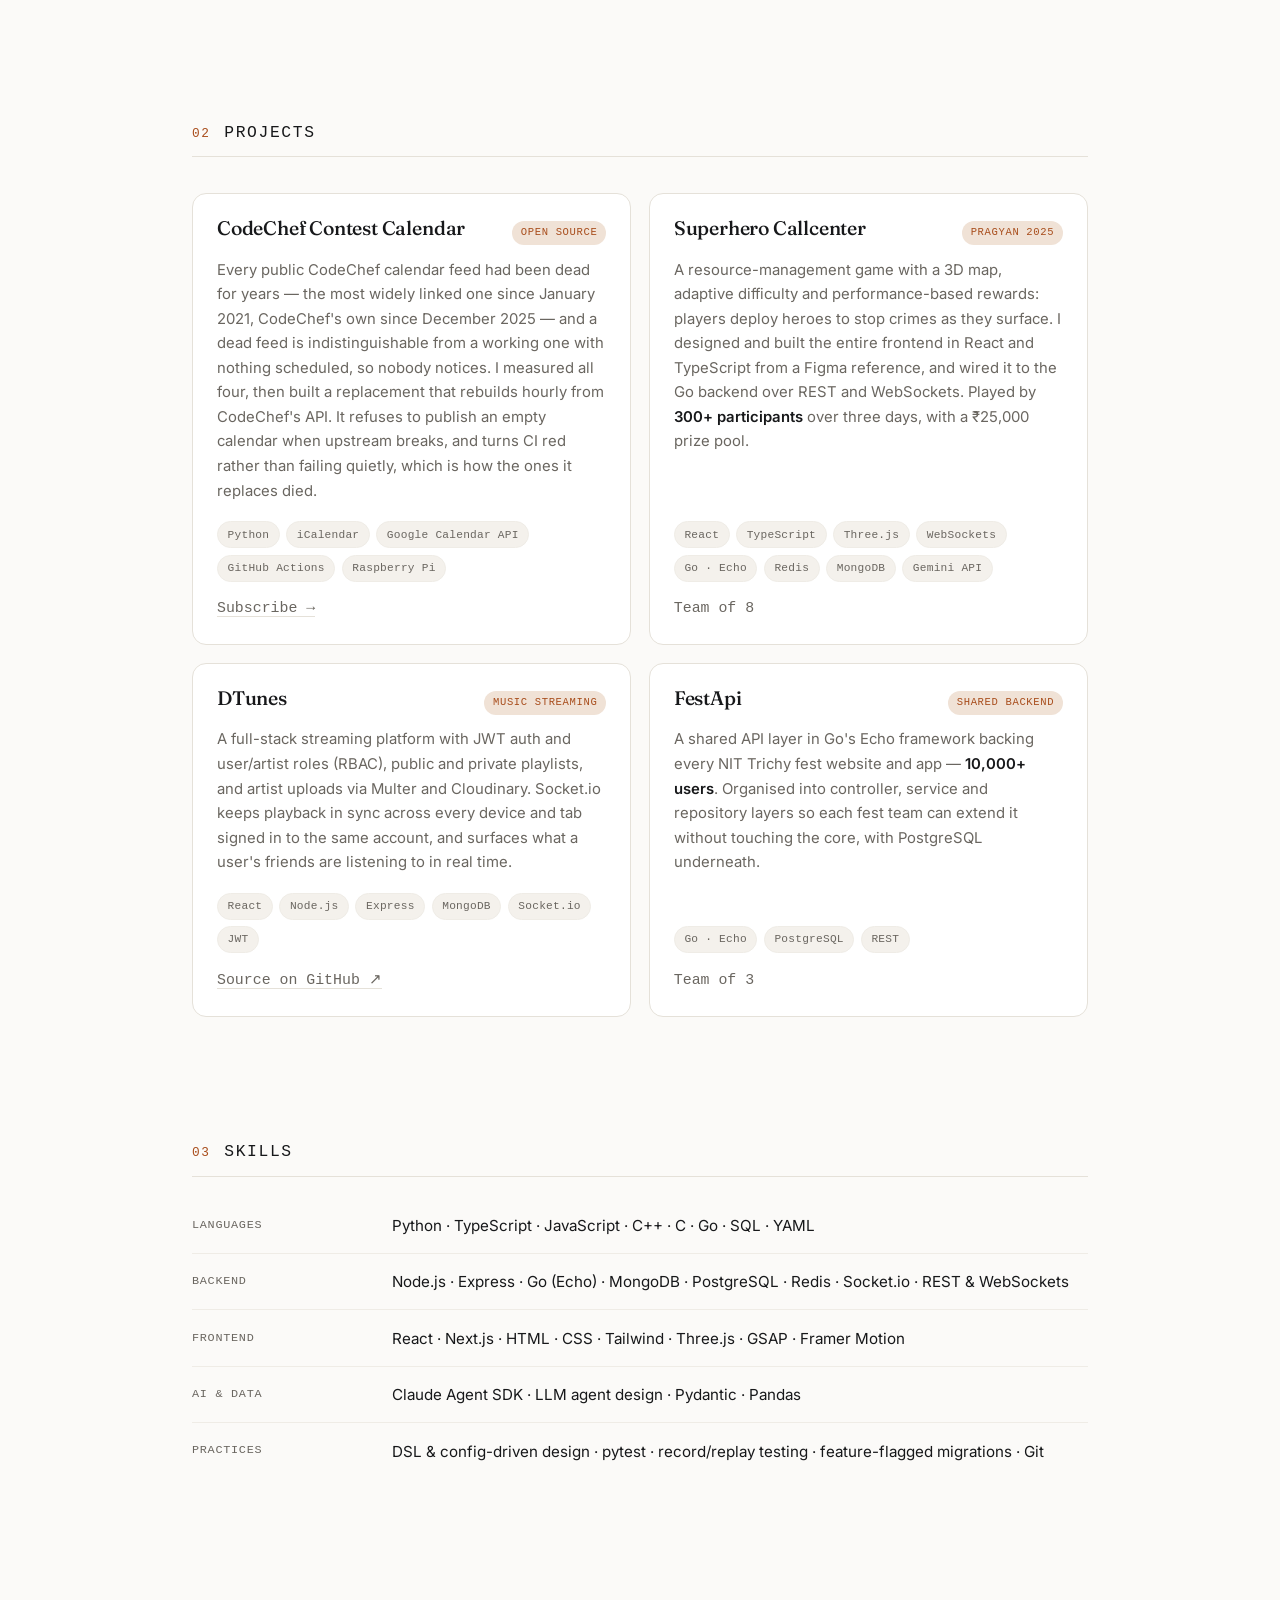
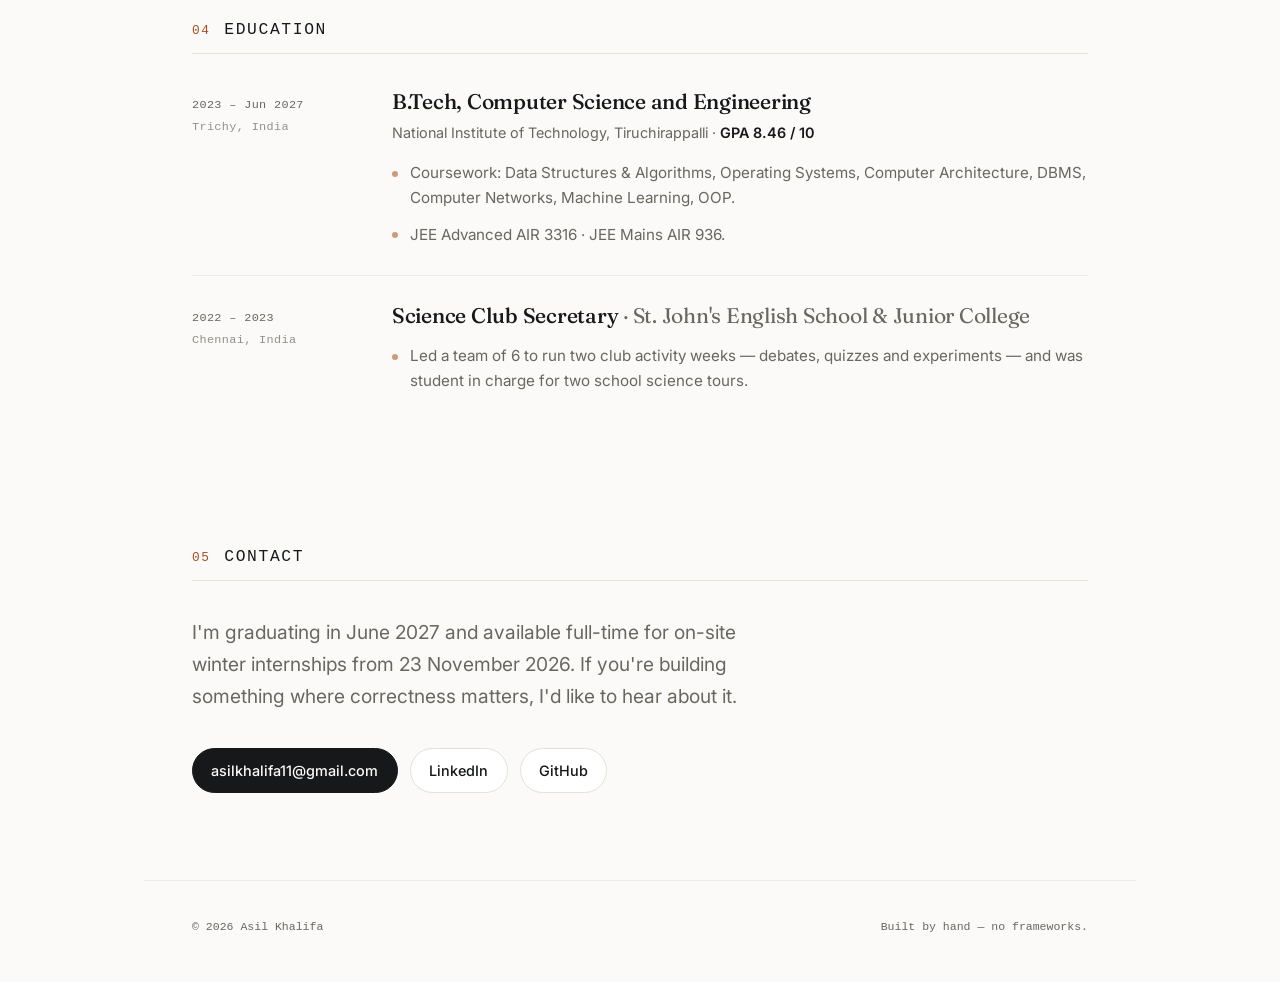
==== commit df99a1d3: "Link the contest calendar project from the homepage" ====
--- a/index.html
+++ b/index.html
@@ -136,6 +136,25 @@
     <div class="cards">
       <article class="card reveal">
         <header>
+          <h3>CodeChef Contest Calendar</h3>
+          <span class="tag">Open source</span>
+        </header>
+        <p>
+          Every public CodeChef calendar feed had been dead for years — the most widely linked one
+          since January 2021, CodeChef's own since December 2025 — and a dead feed is
+          indistinguishable from a working one with nothing scheduled, so nobody notices. I measured
+          all four, then built a replacement that rebuilds hourly from CodeChef's API. It refuses to
+          publish an empty calendar when upstream breaks, and turns CI red rather than failing
+          quietly, which is how the ones it replaces died.
+        </p>
+        <ul class="chips">
+          <li>Python</li><li>iCalendar</li><li>Google Calendar API</li><li>GitHub Actions</li><li>Raspberry Pi</li>
+        </ul>
+        <p class="card-note"><a href="/contest-calendars/">Subscribe →</a></p>
+      </article>
+
+      <article class="card reveal">
+        <header>
           <h3>Superhero Callcenter</h3>
           <span class="tag">Pragyan 2025</span>
         </header>
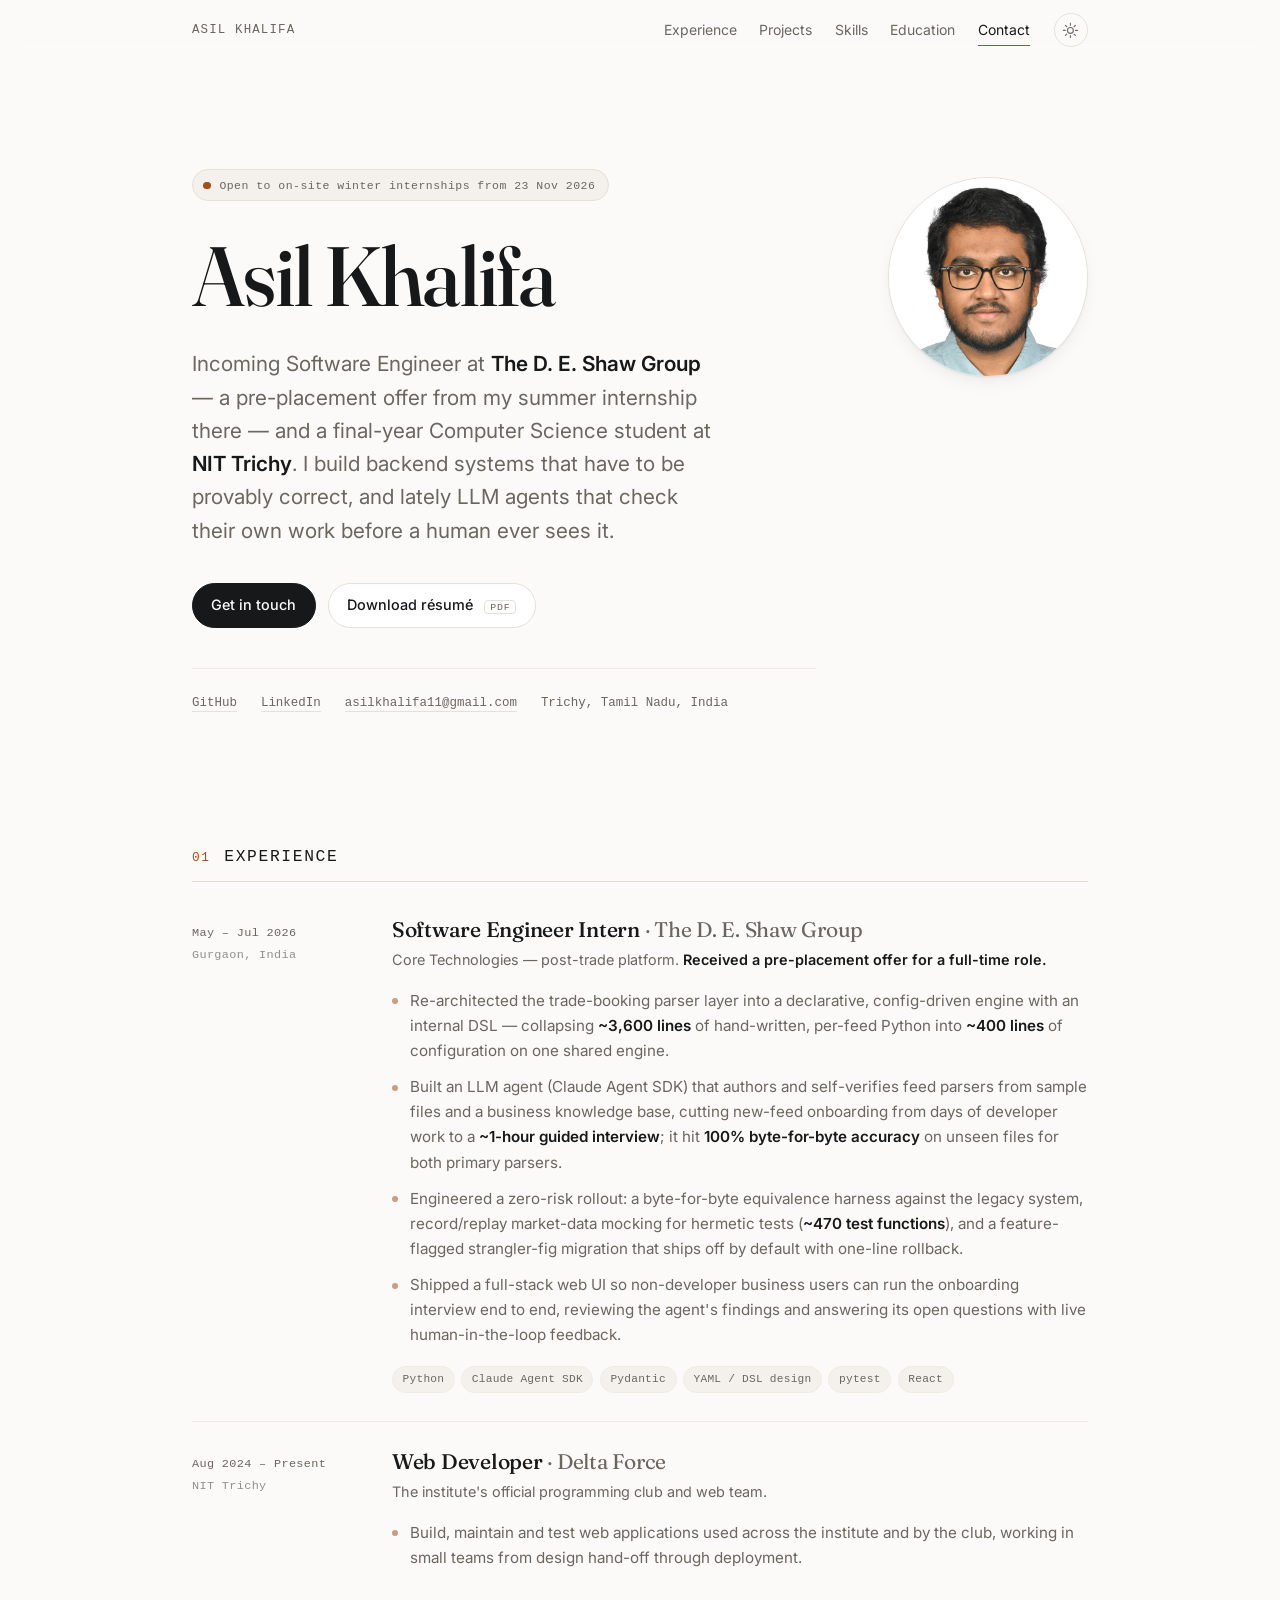
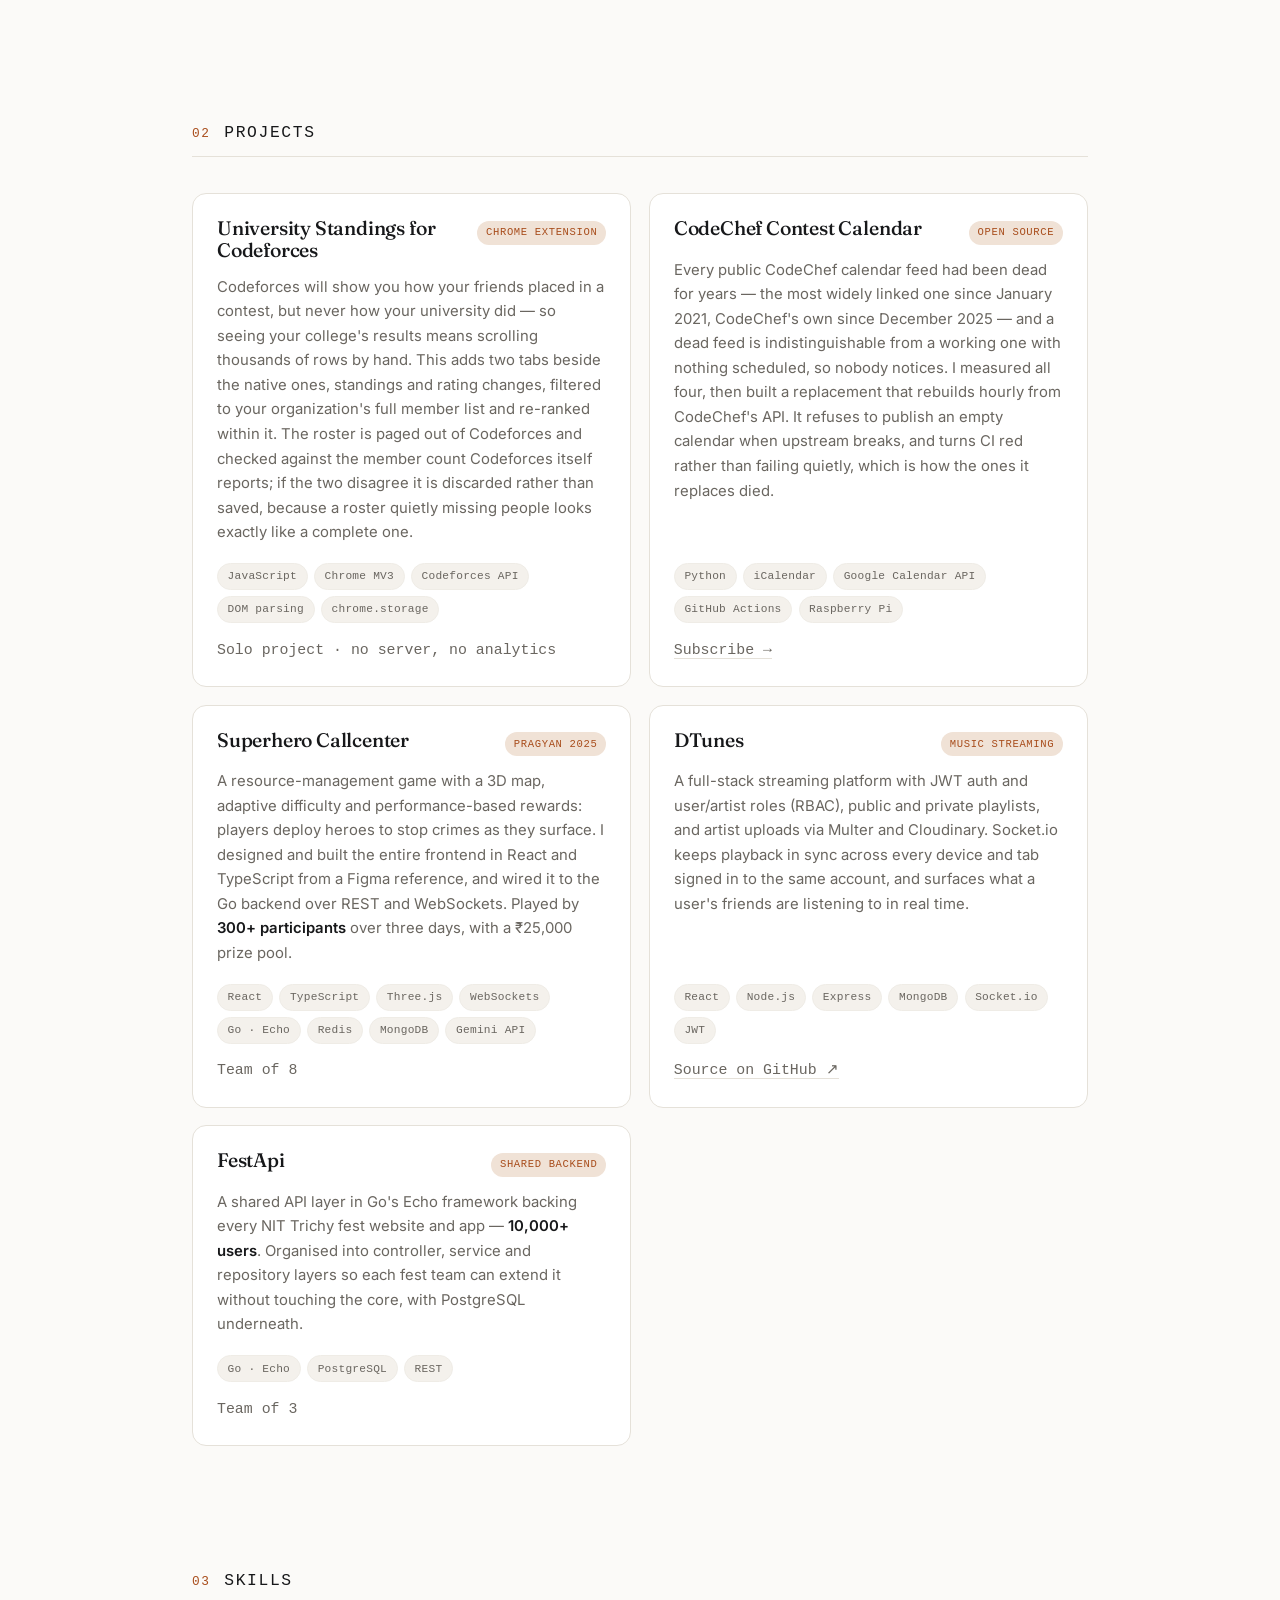
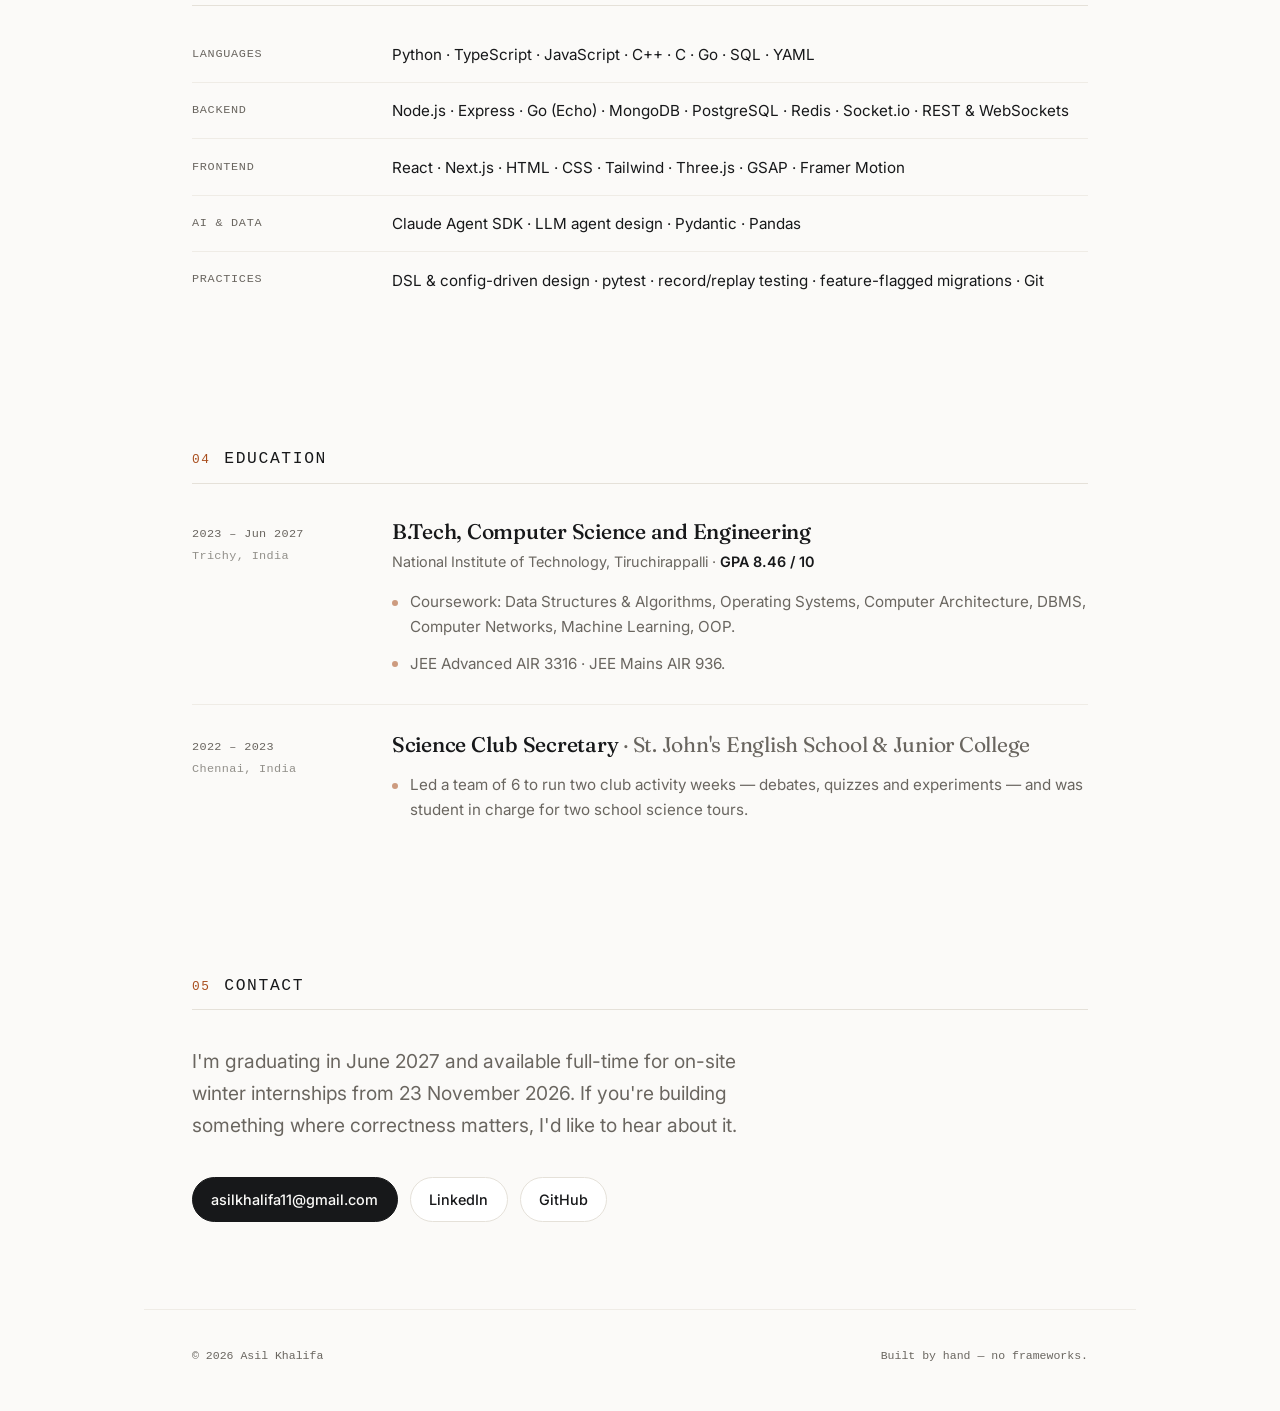
==== commit 64d0cdd8: "Add the Codeforces university standings extension to Projects A Chrome extension that adds universit" ====
--- a/index.html
+++ b/index.html
@@ -136,6 +136,26 @@
     <div class="cards">
       <article class="card reveal">
         <header>
+          <h3>University Standings for Codeforces</h3>
+          <span class="tag">Chrome extension</span>
+        </header>
+        <p>
+          Codeforces will show you how your friends placed in a contest, but never how your
+          university did — so seeing your college's results means scrolling thousands of rows by
+          hand. This adds two tabs beside the native ones, standings and rating changes, filtered
+          to your organization's full member list and re-ranked within it. The roster is paged out
+          of Codeforces and checked against the member count Codeforces itself reports; if the two
+          disagree it is discarded rather than saved, because a roster quietly missing people looks
+          exactly like a complete one.
+        </p>
+        <ul class="chips">
+          <li>JavaScript</li><li>Chrome MV3</li><li>Codeforces API</li><li>DOM parsing</li><li>chrome.storage</li>
+        </ul>
+        <p class="card-note">Solo project · no server, no analytics</p>
+      </article>
+
+      <article class="card reveal">
+        <header>
           <h3>CodeChef Contest Calendar</h3>
           <span class="tag">Open source</span>
         </header>
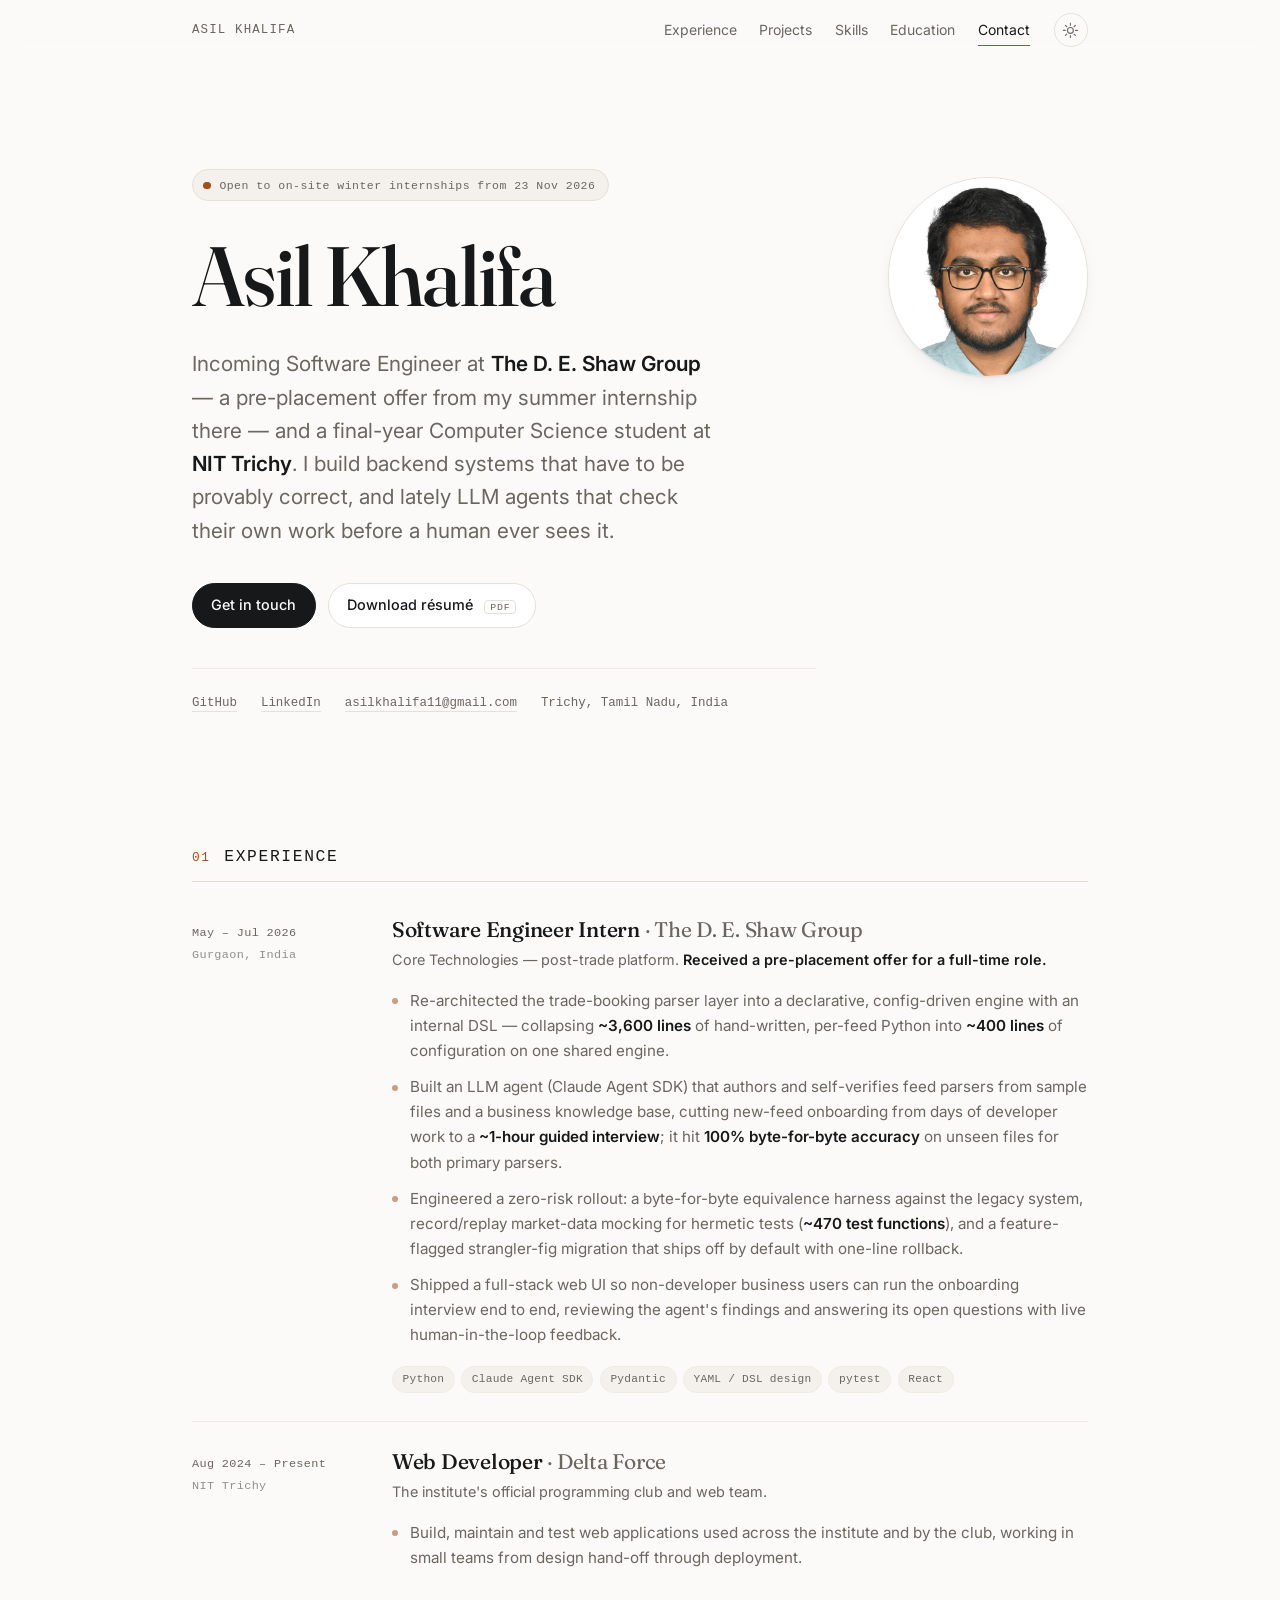
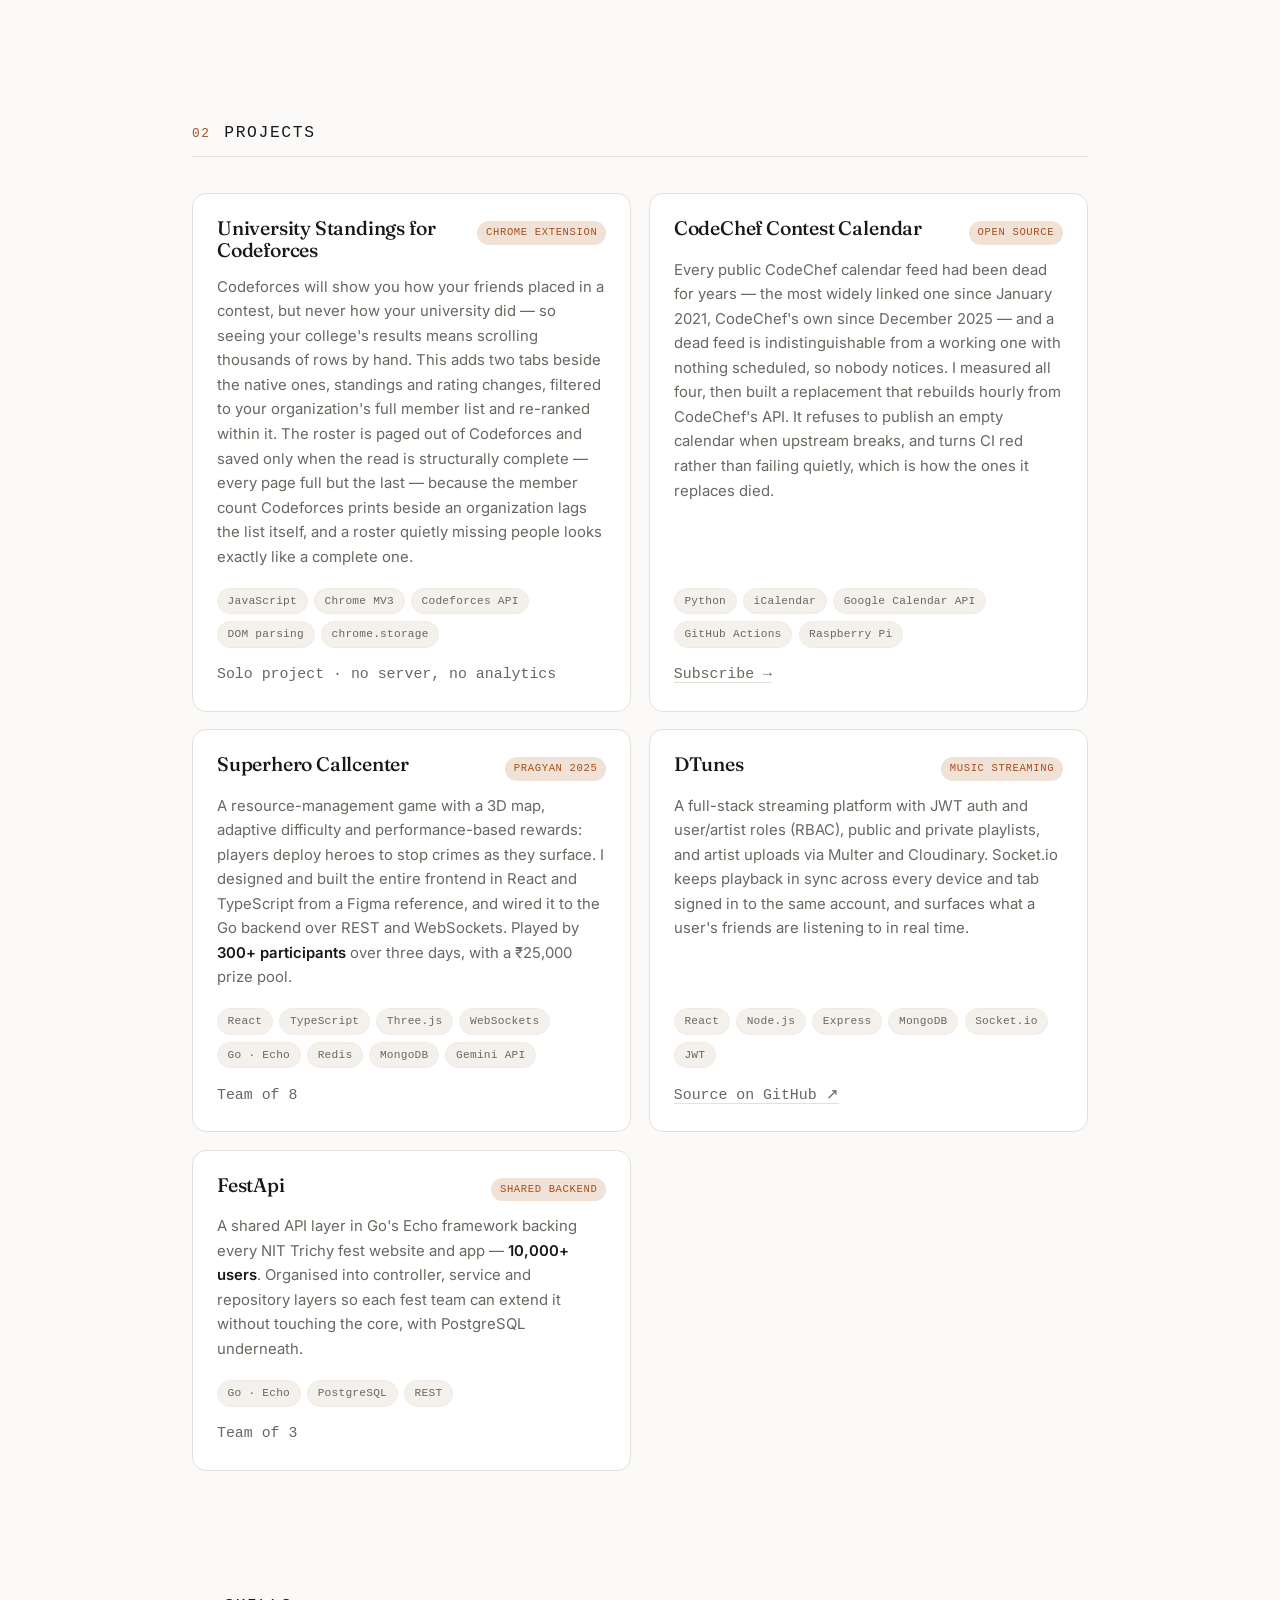
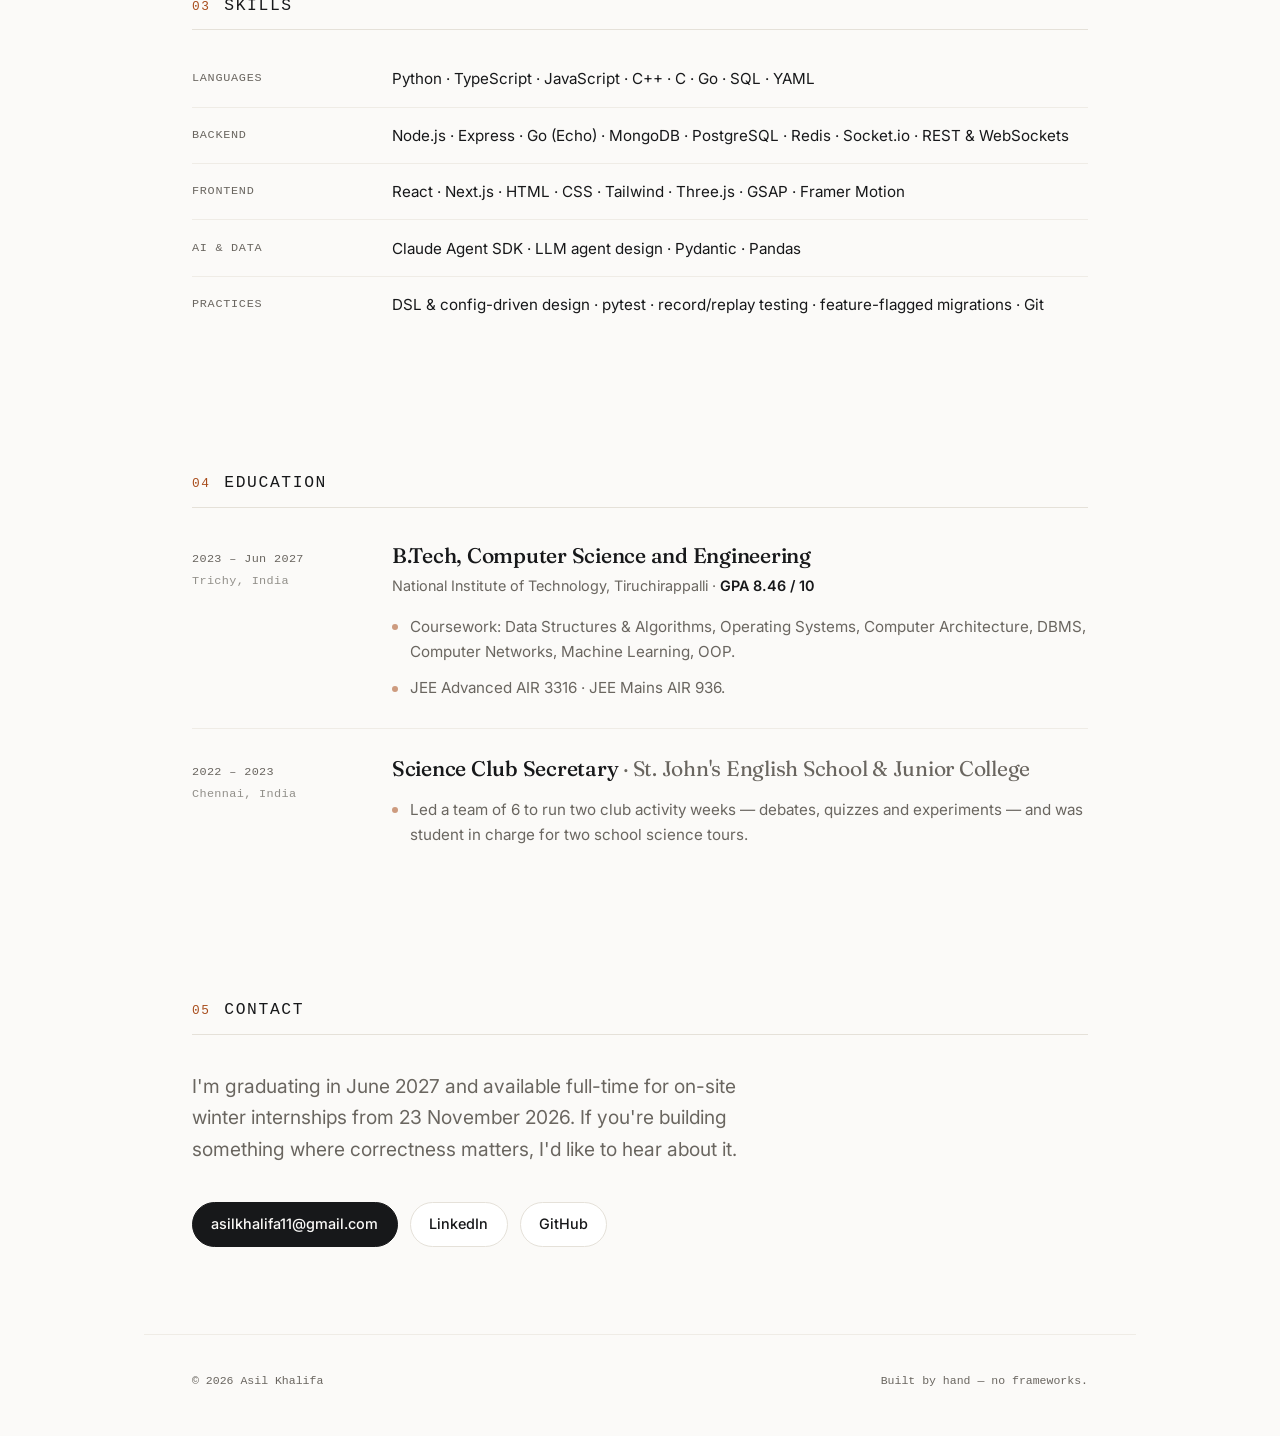
==== commit 3cb2faf0: "Correct what the Codeforces card claims about roster checking The card said a roster is discarded wh" ====
--- a/index.html
+++ b/index.html
@@ -144,9 +144,9 @@
           university did — so seeing your college's results means scrolling thousands of rows by
           hand. This adds two tabs beside the native ones, standings and rating changes, filtered
           to your organization's full member list and re-ranked within it. The roster is paged out
-          of Codeforces and checked against the member count Codeforces itself reports; if the two
-          disagree it is discarded rather than saved, because a roster quietly missing people looks
-          exactly like a complete one.
+          of Codeforces and saved only when the read is structurally complete — every page full but
+          the last — because the member count Codeforces prints beside an organization lags the list
+          itself, and a roster quietly missing people looks exactly like a complete one.
         </p>
         <ul class="chips">
           <li>JavaScript</li><li>Chrome MV3</li><li>Codeforces API</li><li>DOM parsing</li><li>chrome.storage</li>
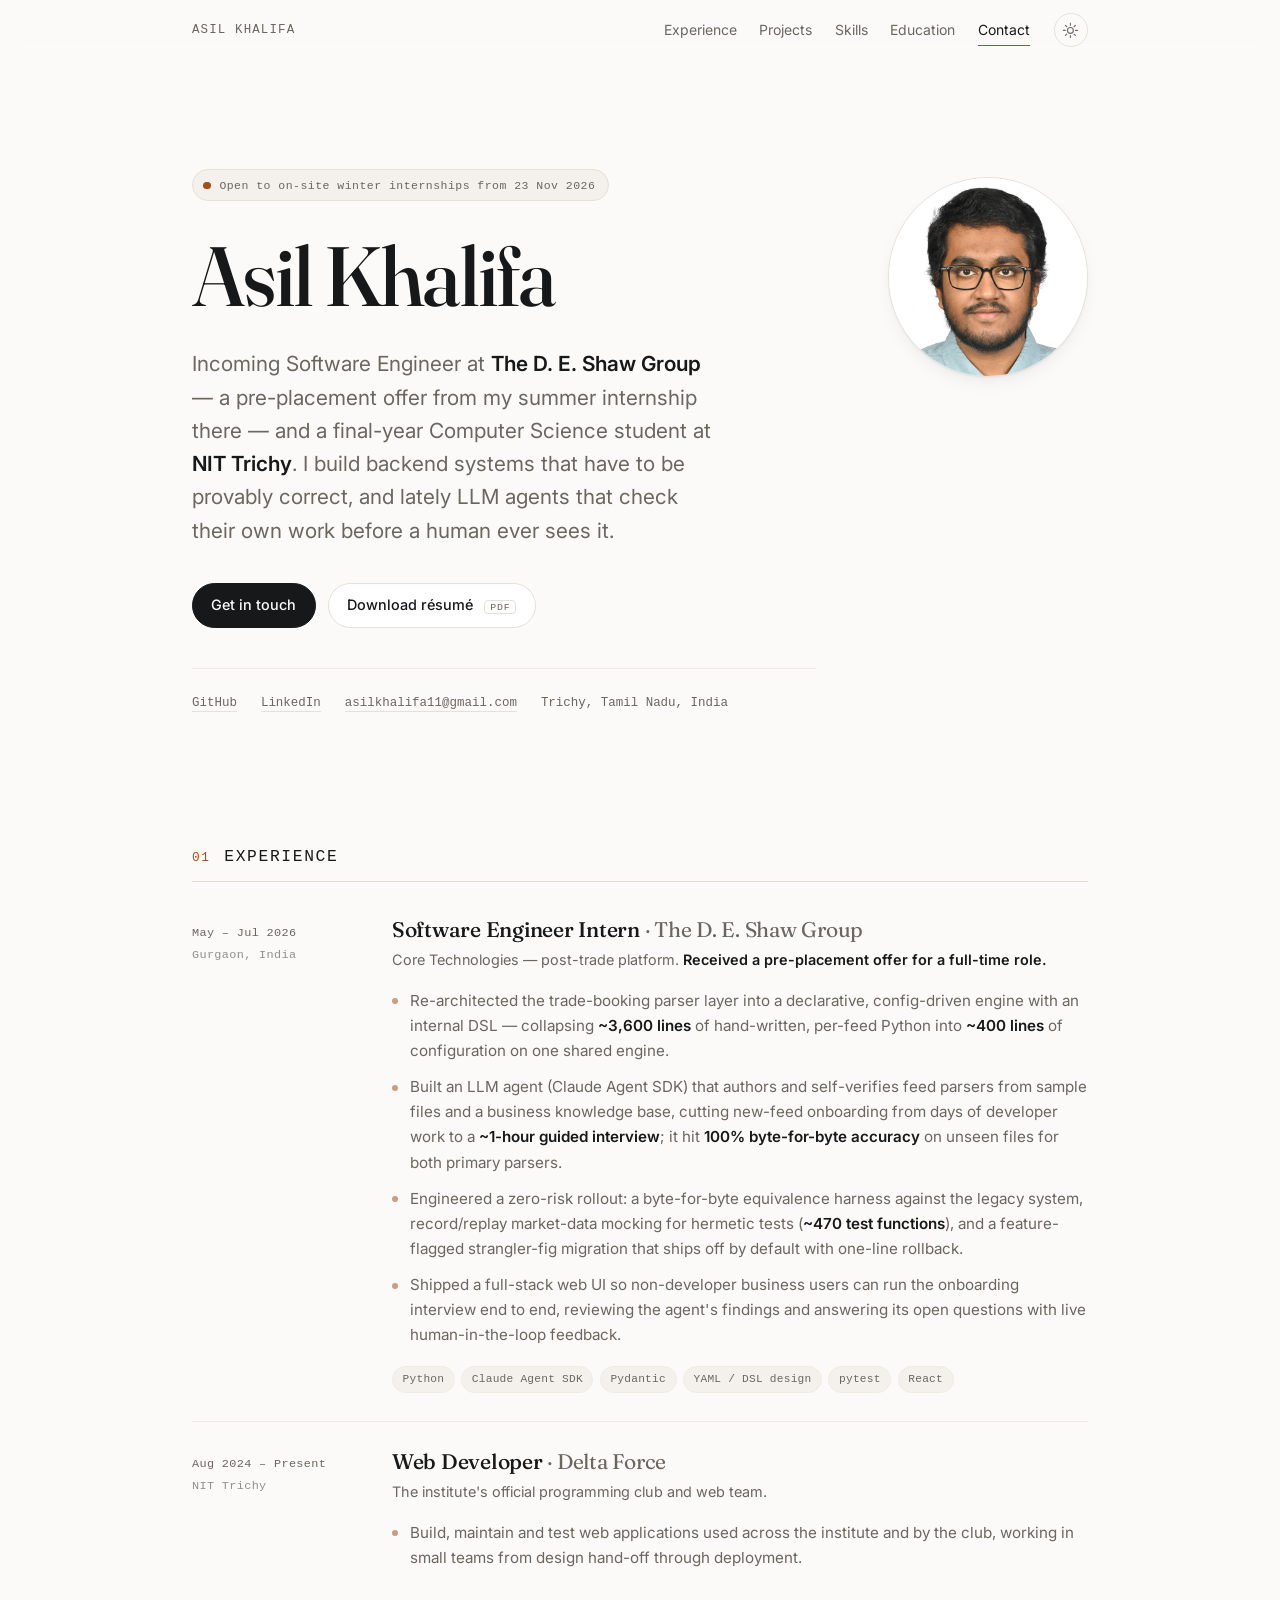
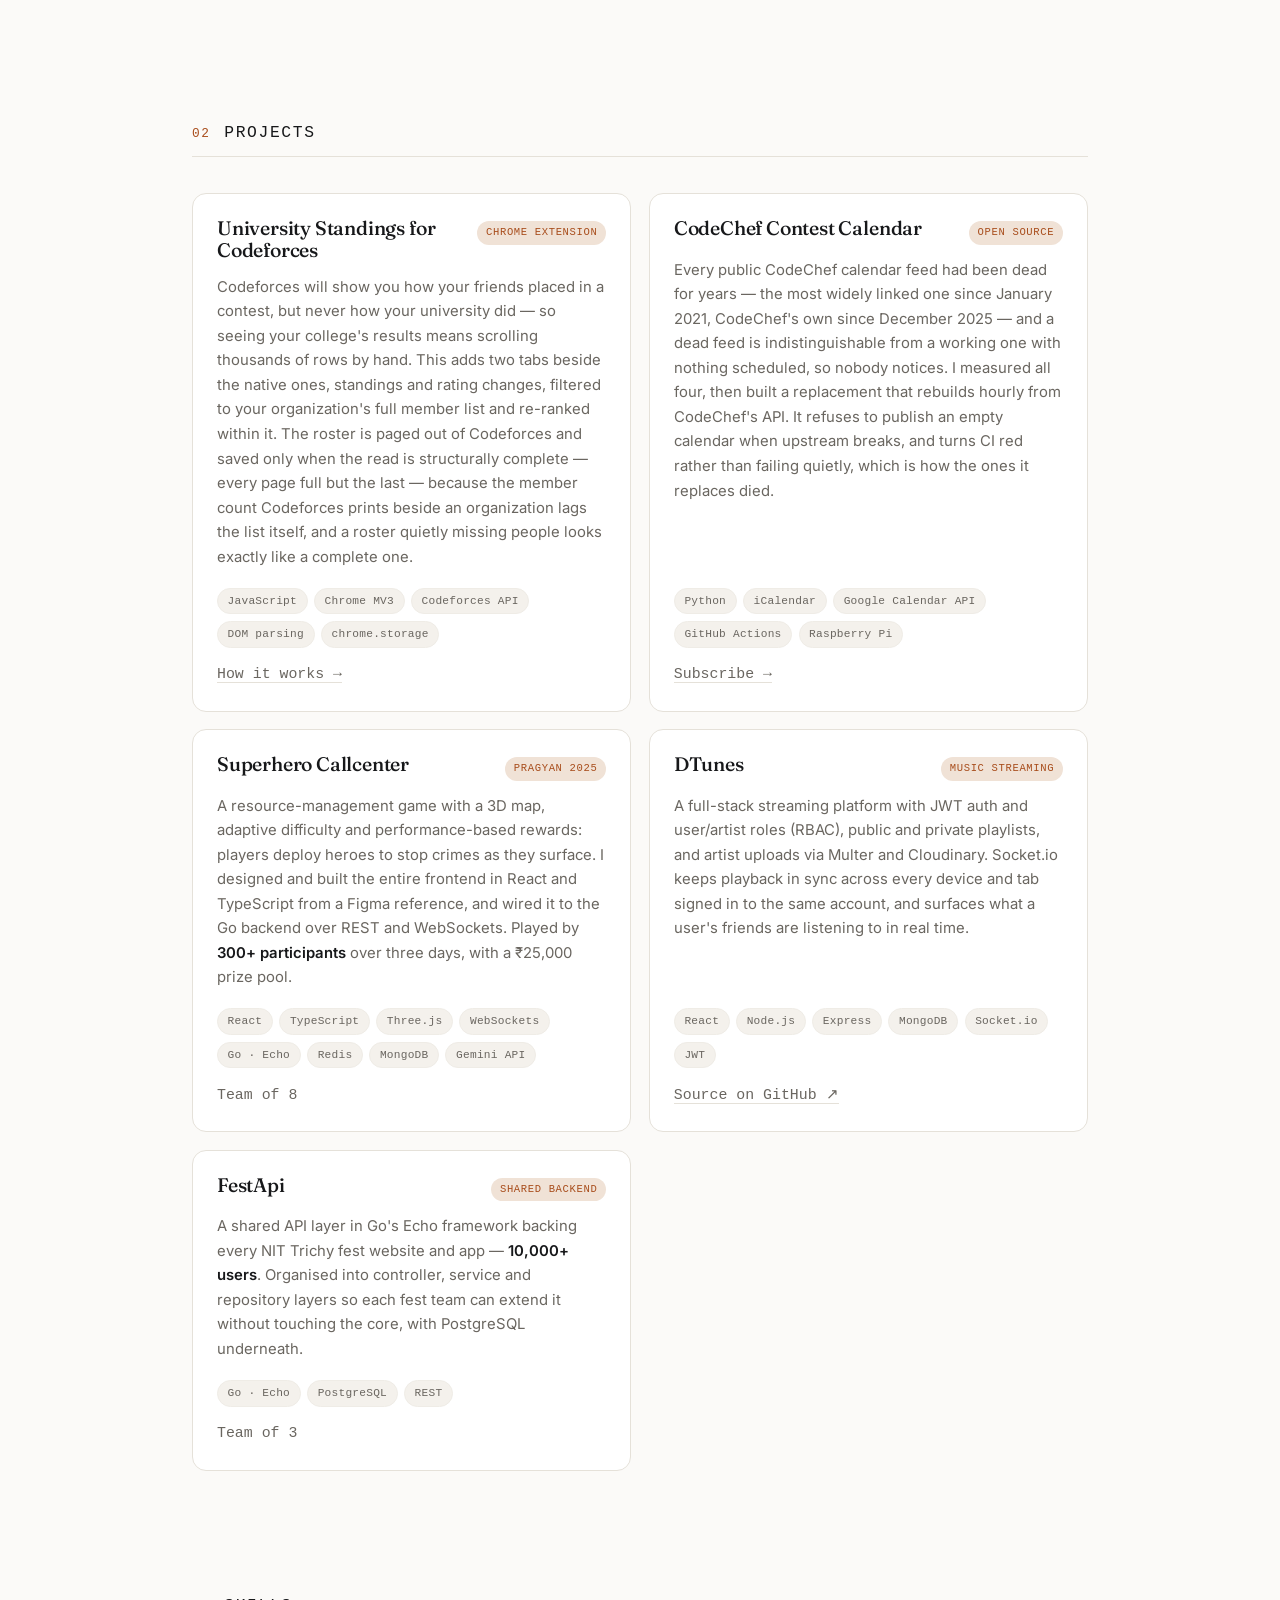
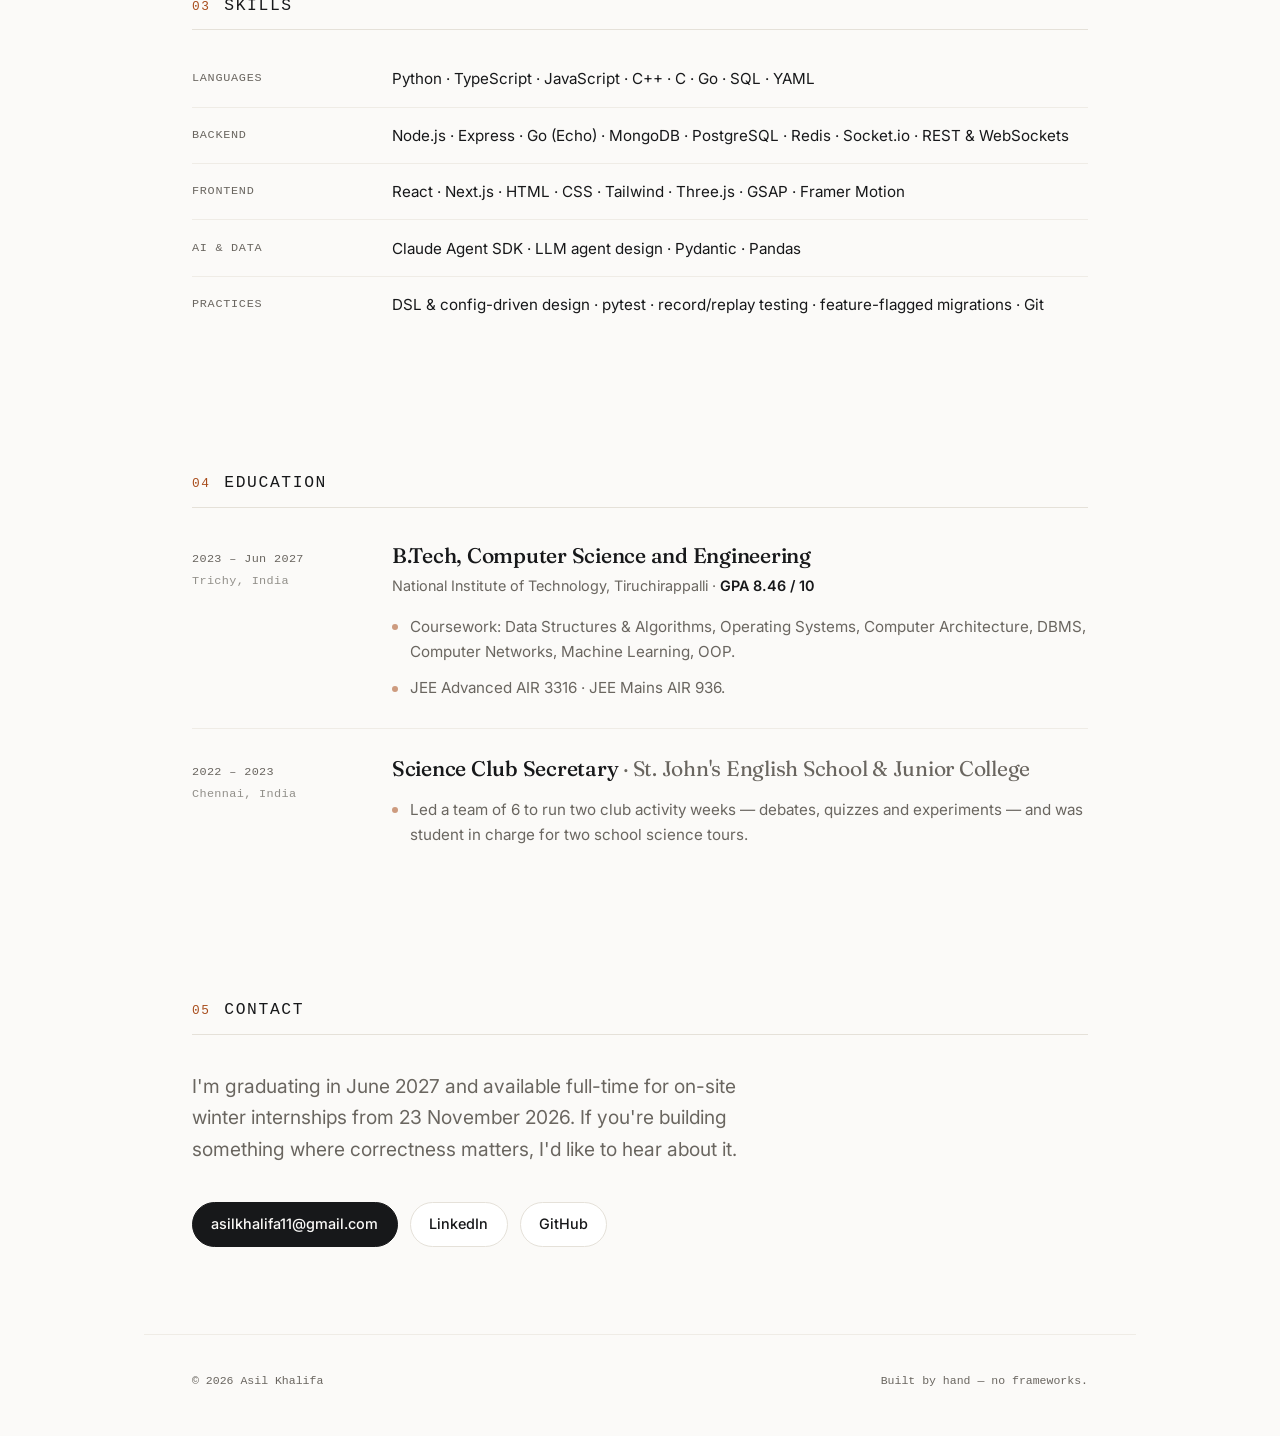
==== commit 68e7fa9f: "Add a project page for the Codeforces university standings extension Same shape as the contest-calen" ====
--- a/index.html
+++ b/index.html
@@ -151,7 +151,7 @@
         <ul class="chips">
           <li>JavaScript</li><li>Chrome MV3</li><li>Codeforces API</li><li>DOM parsing</li><li>chrome.storage</li>
         </ul>
-        <p class="card-note">Solo project · no server, no analytics</p>
+        <p class="card-note"><a href="/university-standings/">How it works →</a></p>
       </article>
 
       <article class="card reveal">
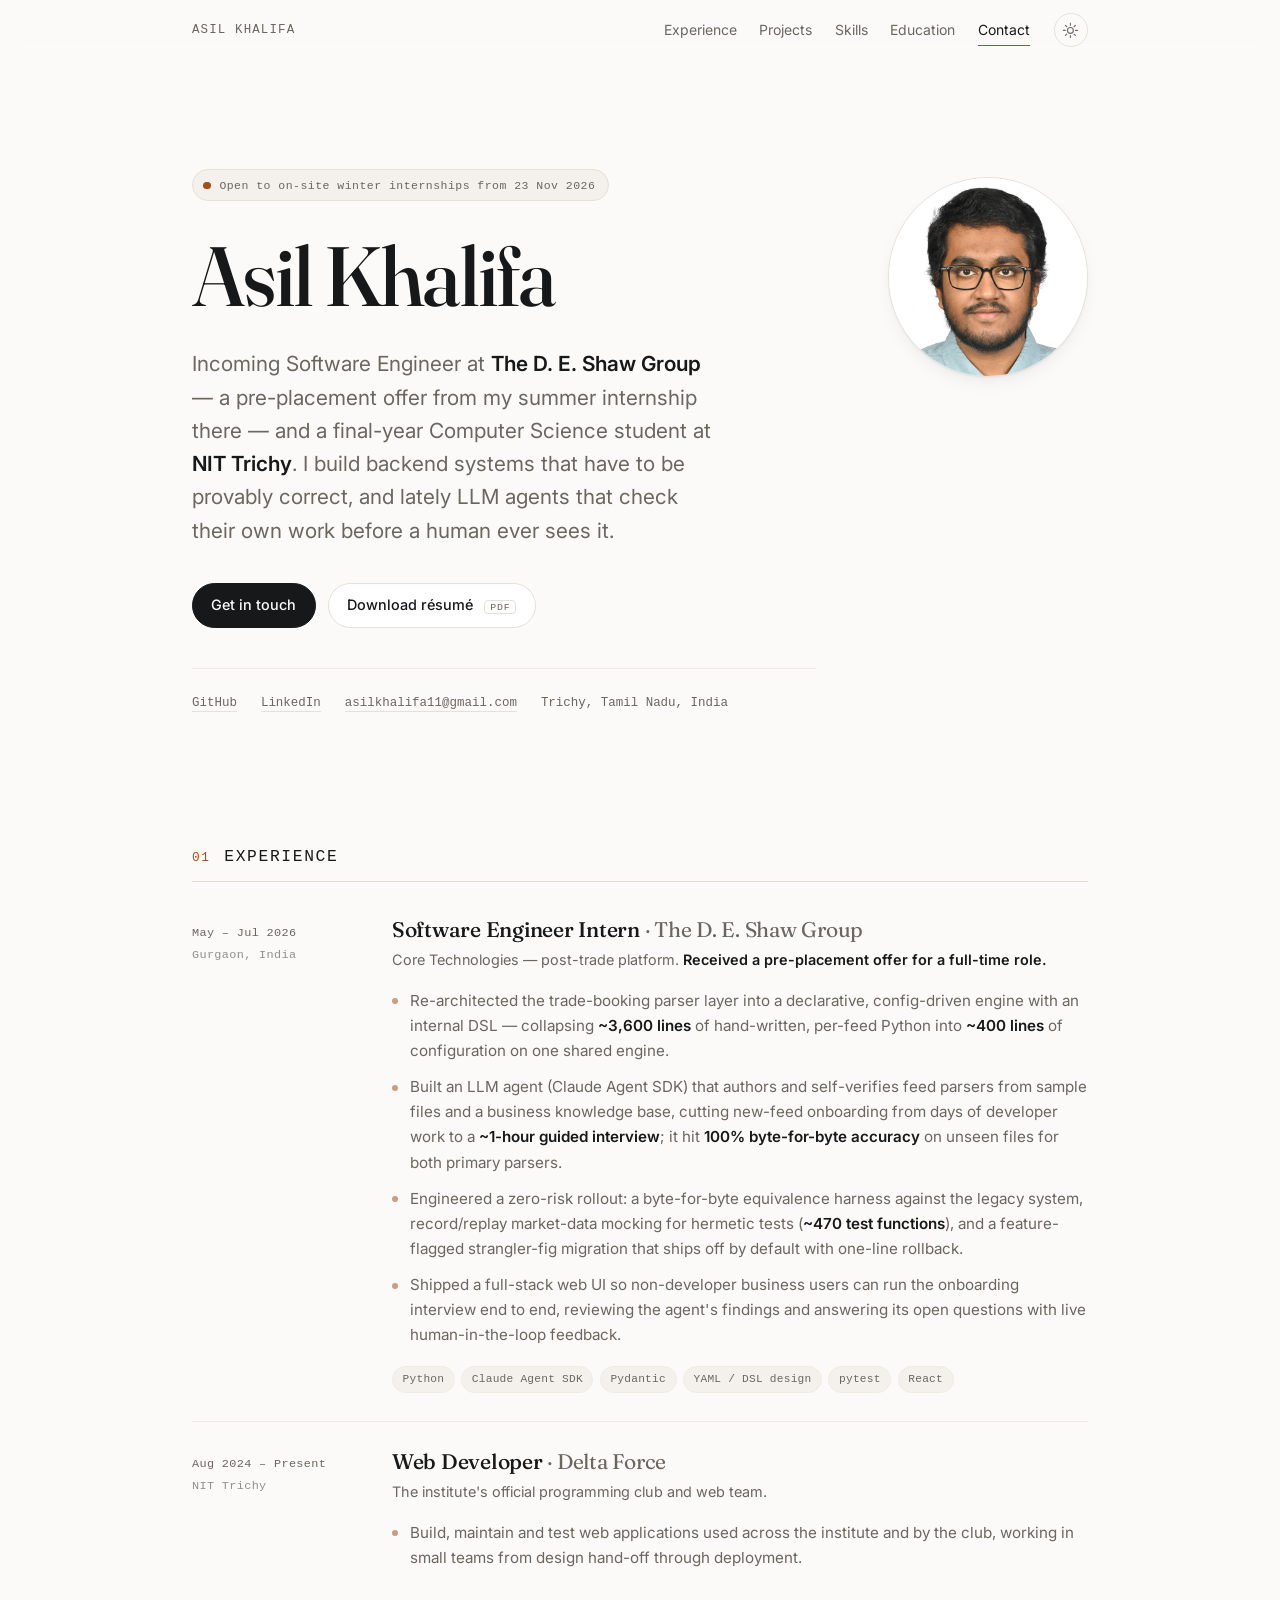
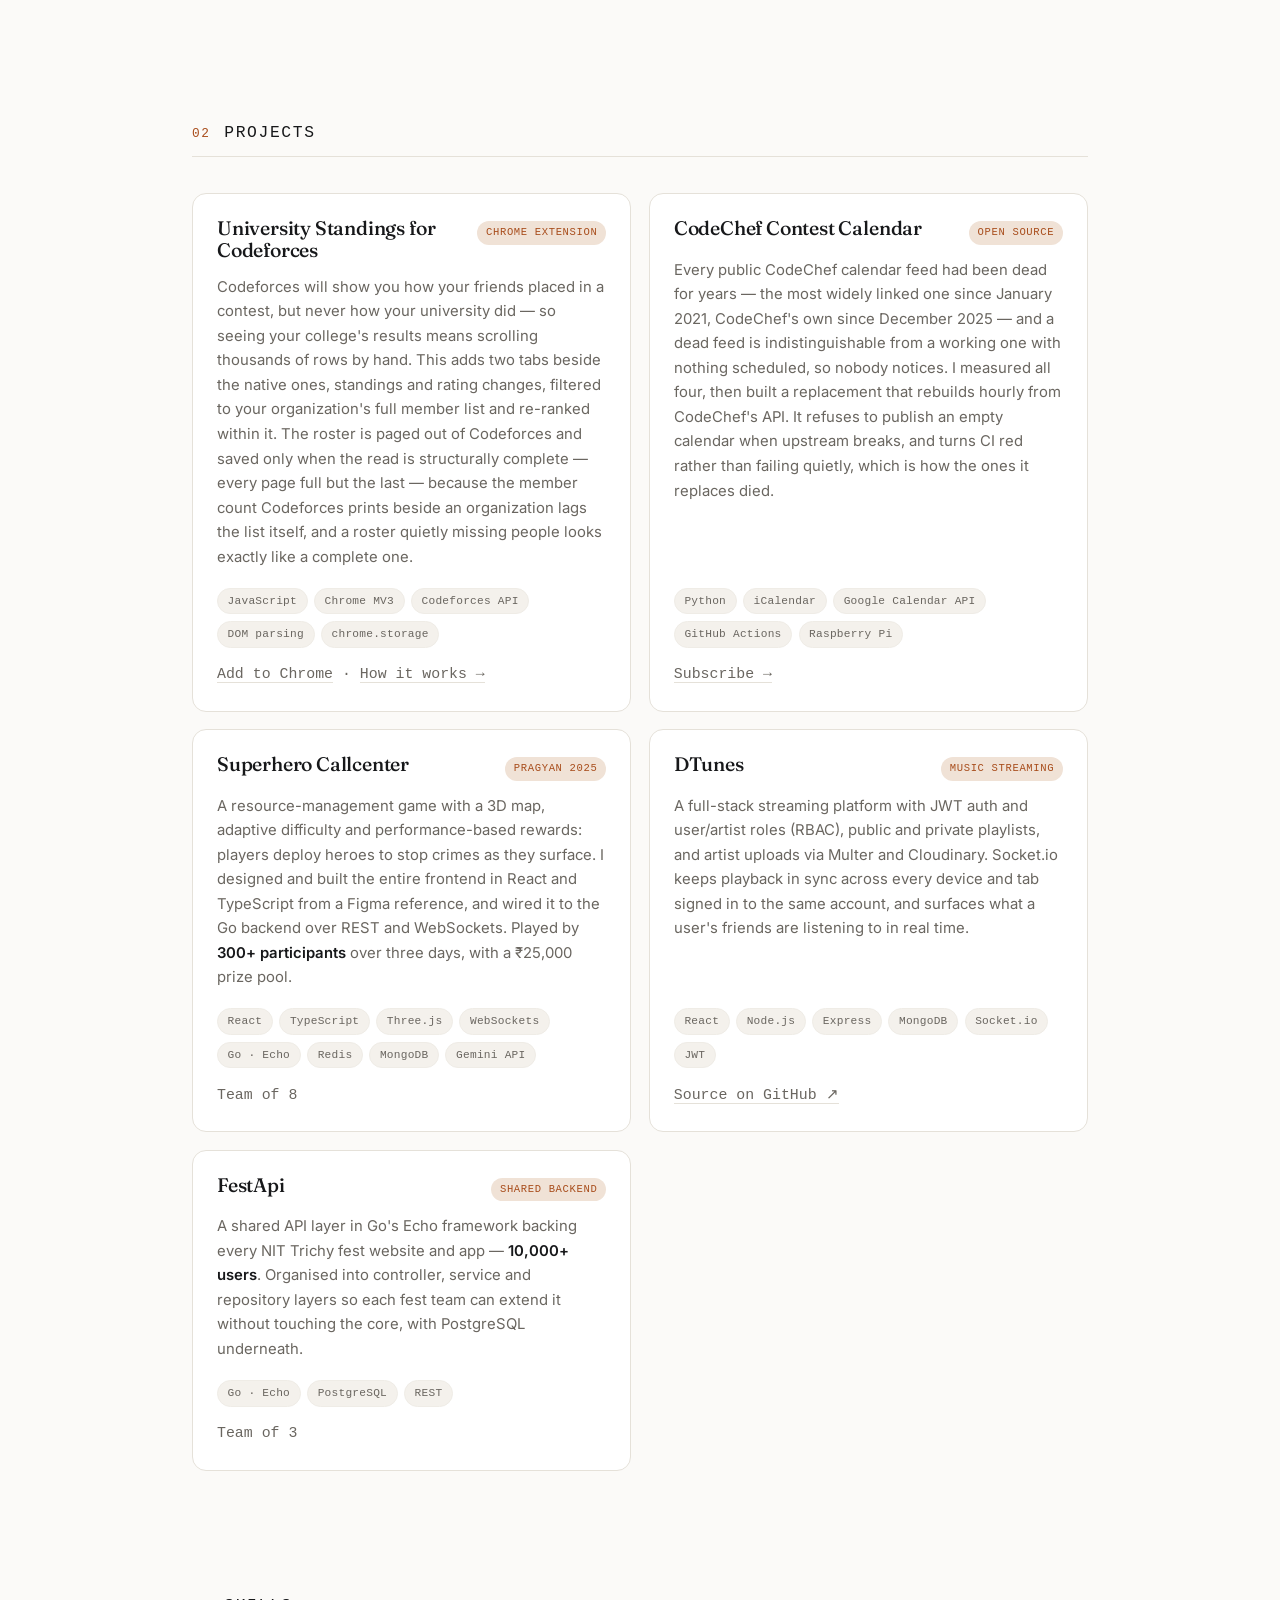
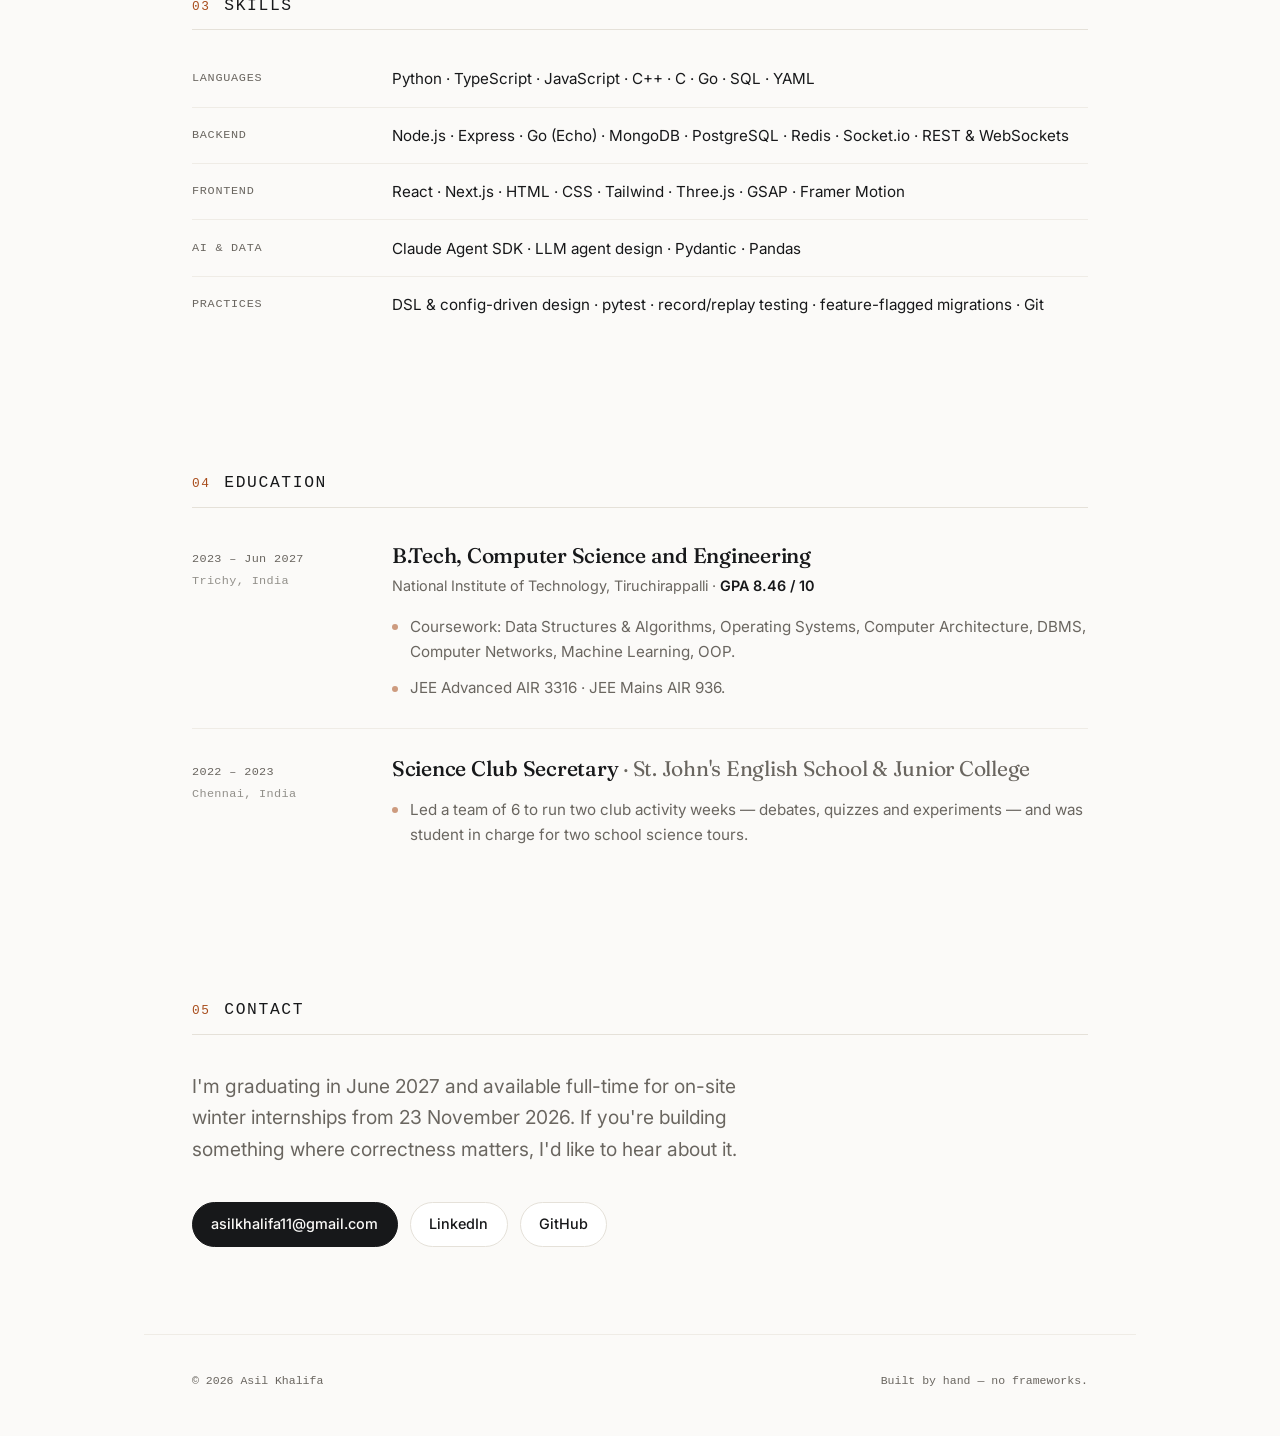
==== commit 48c47c4d: "Add Chrome Web Store install links for university standings" ====
--- a/index.html
+++ b/index.html
@@ -151,7 +151,7 @@
         <ul class="chips">
           <li>JavaScript</li><li>Chrome MV3</li><li>Codeforces API</li><li>DOM parsing</li><li>chrome.storage</li>
         </ul>
-        <p class="card-note"><a href="/university-standings/">How it works →</a></p>
+        <p class="card-note"><a href="https://chromewebstore.google.com/detail/okaiimkibeodfmnkgjmcodbmbihmgafd">Add to Chrome</a> &middot; <a href="/university-standings/">How it works →</a></p>
       </article>
 
       <article class="card reveal">
